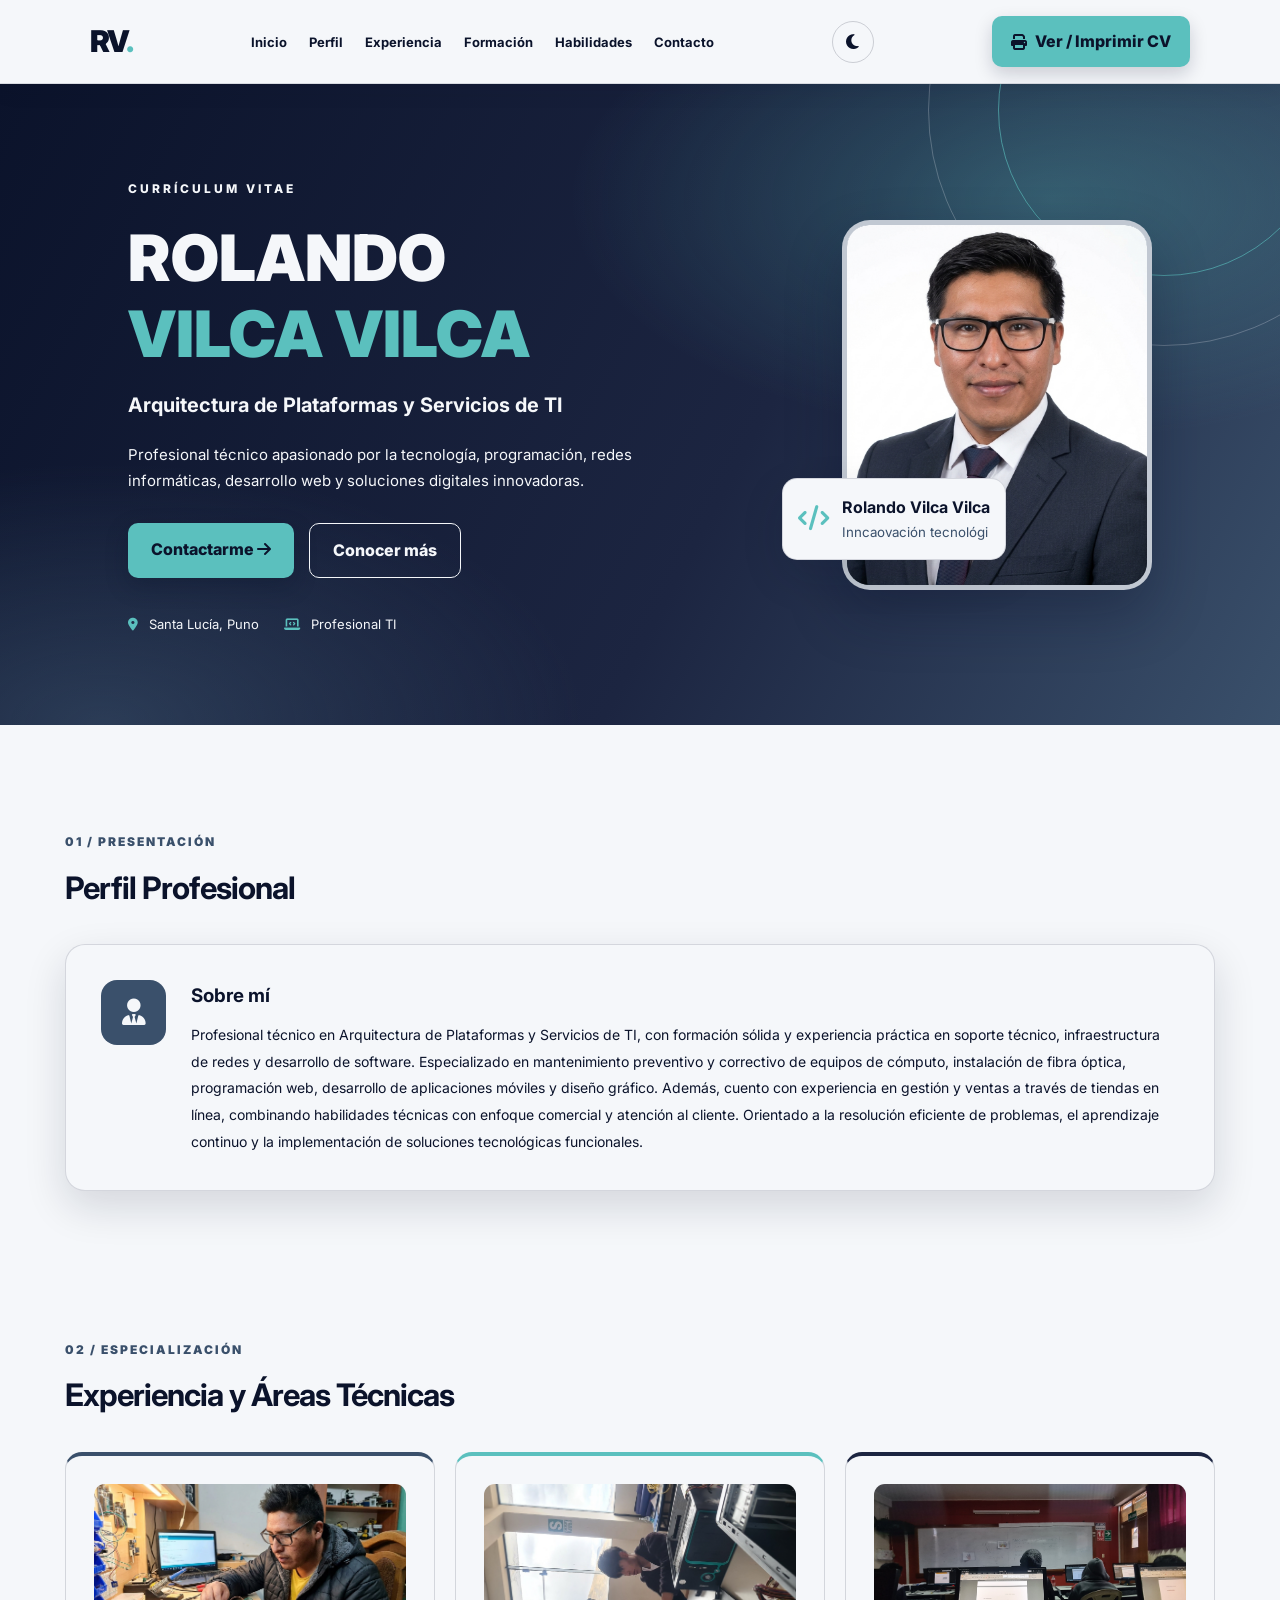
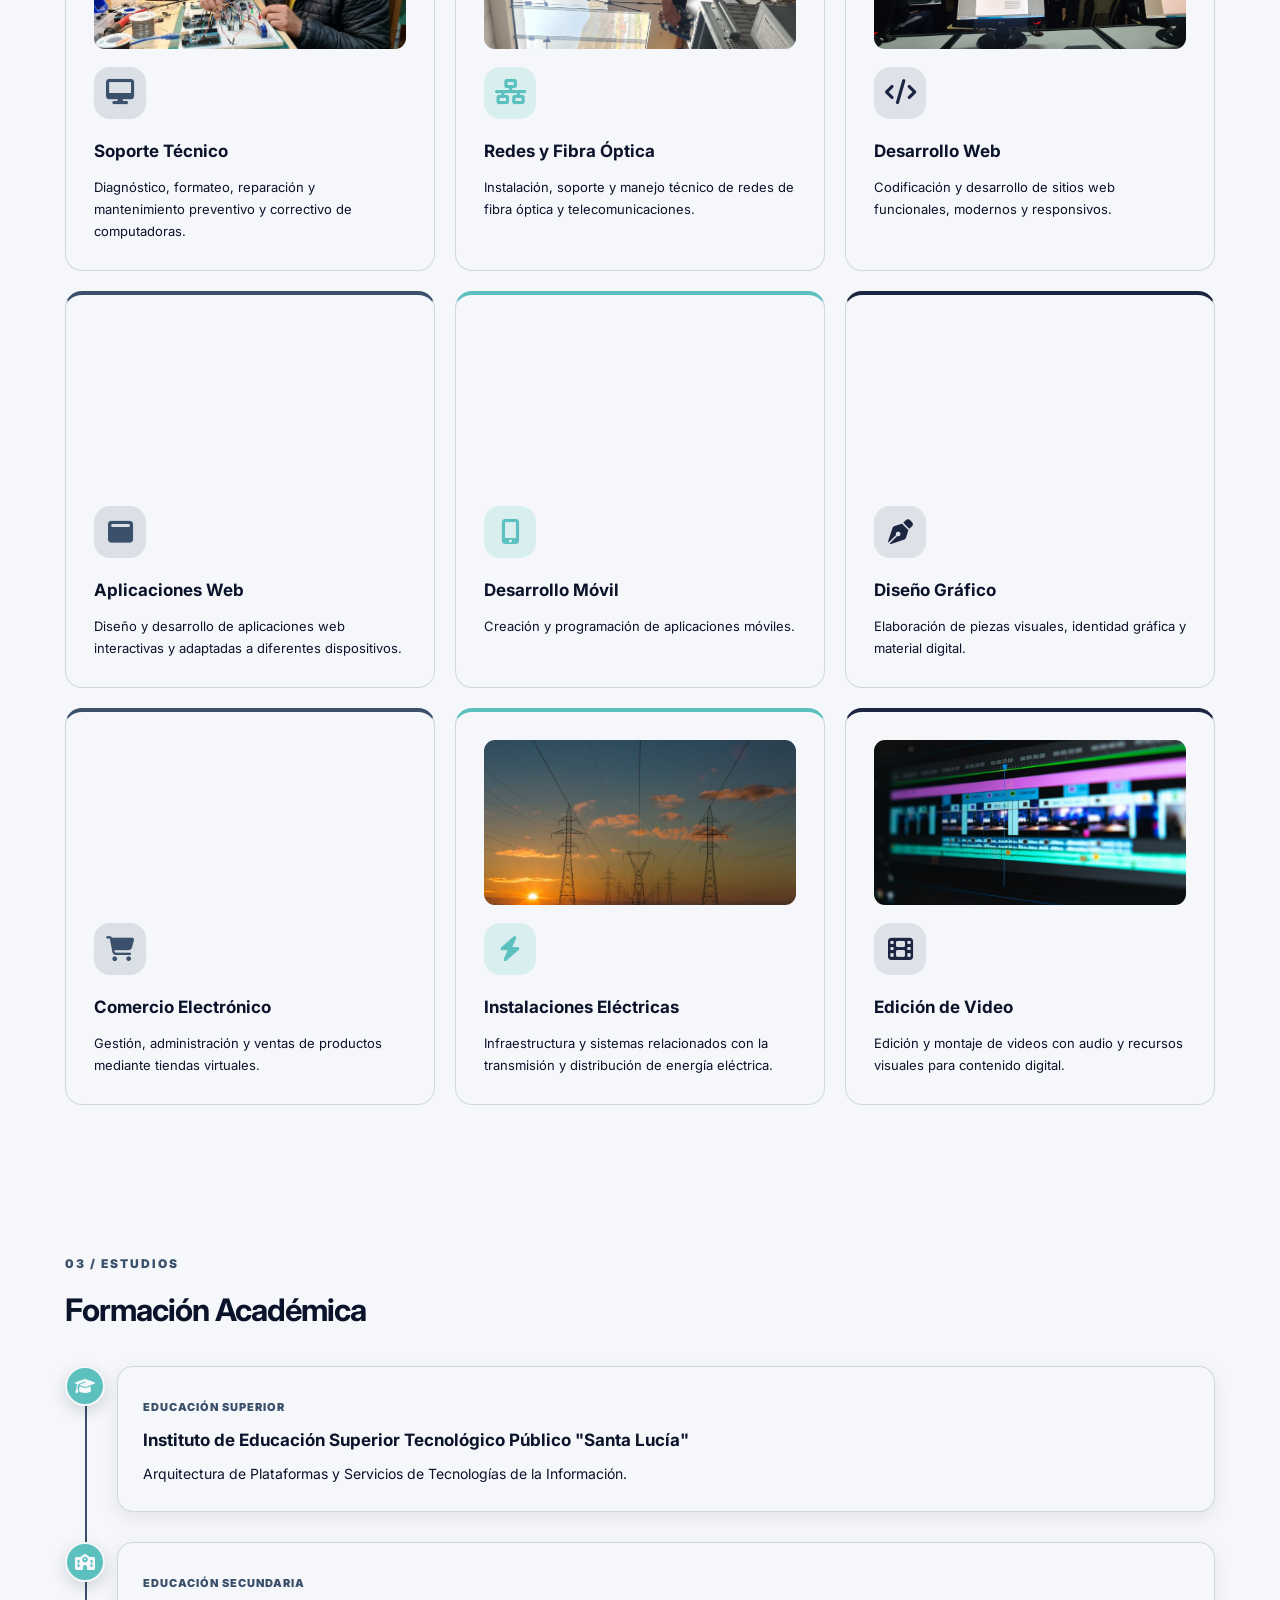
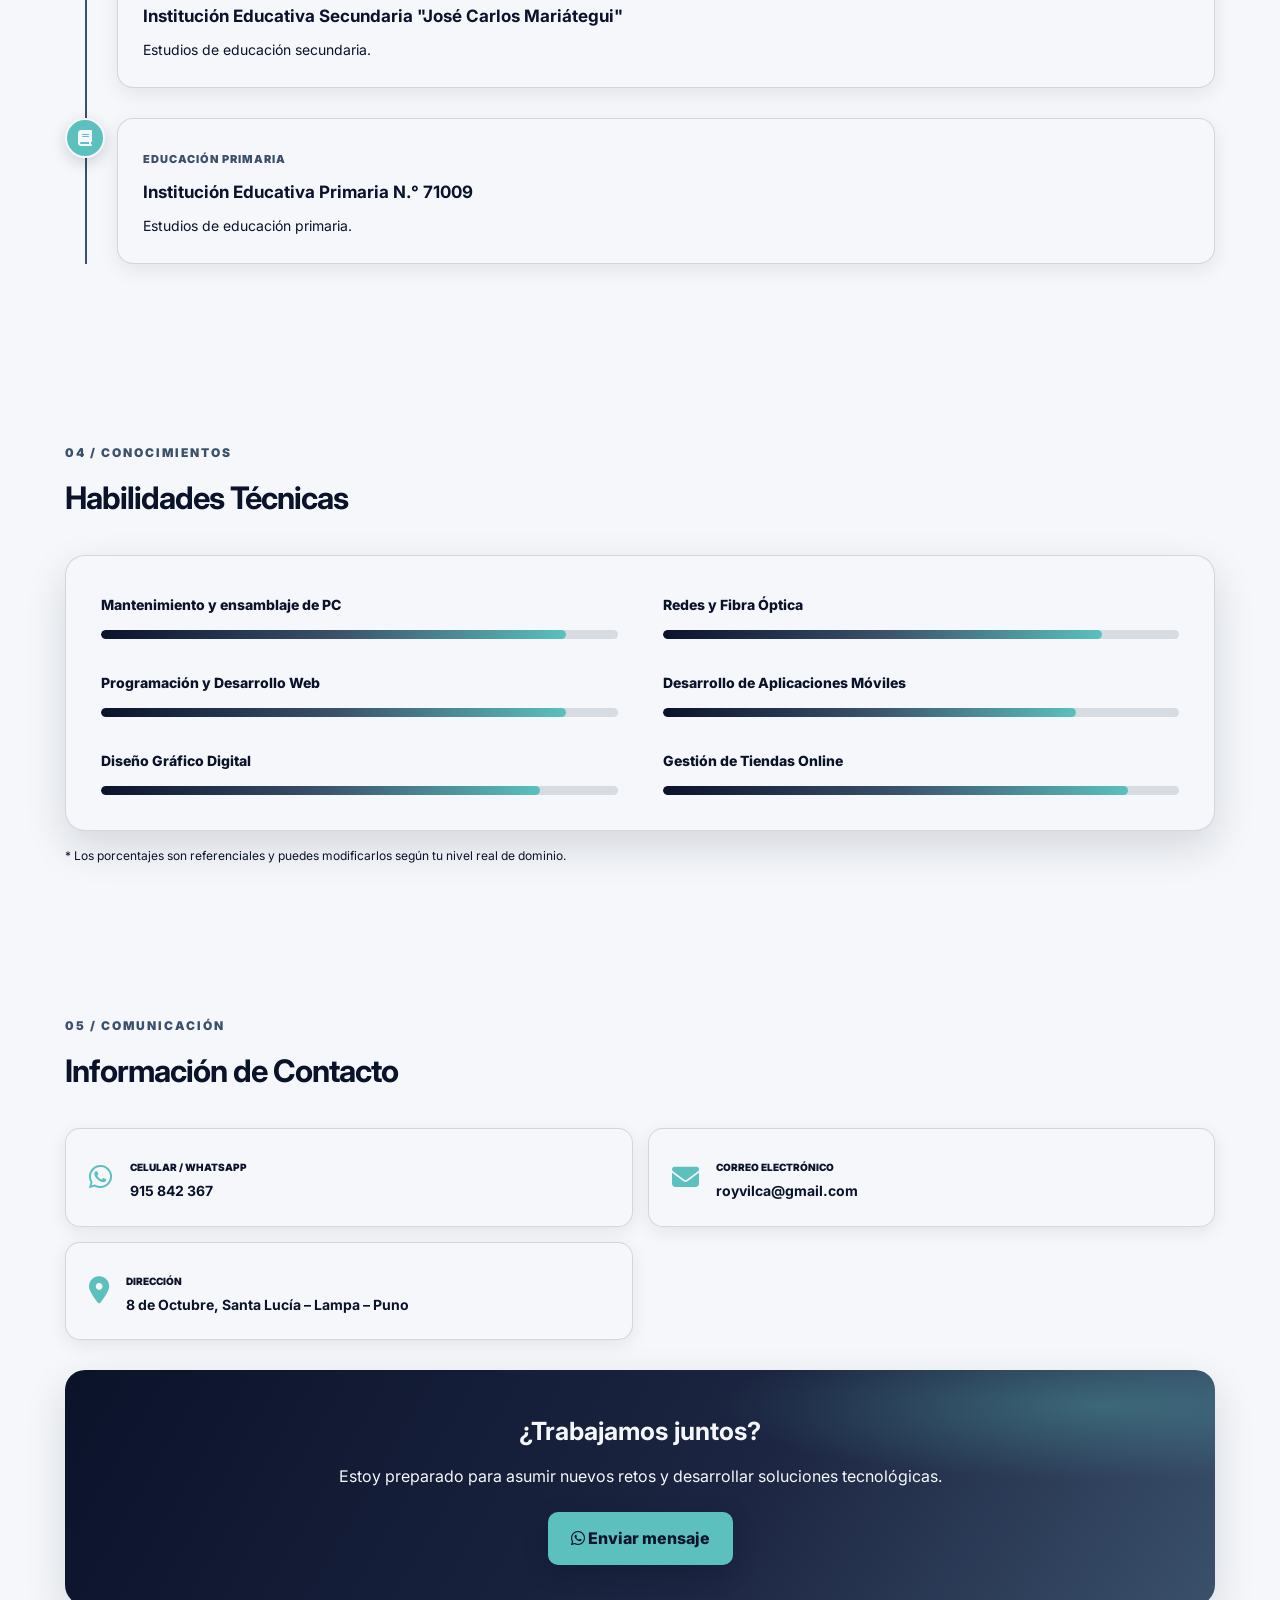
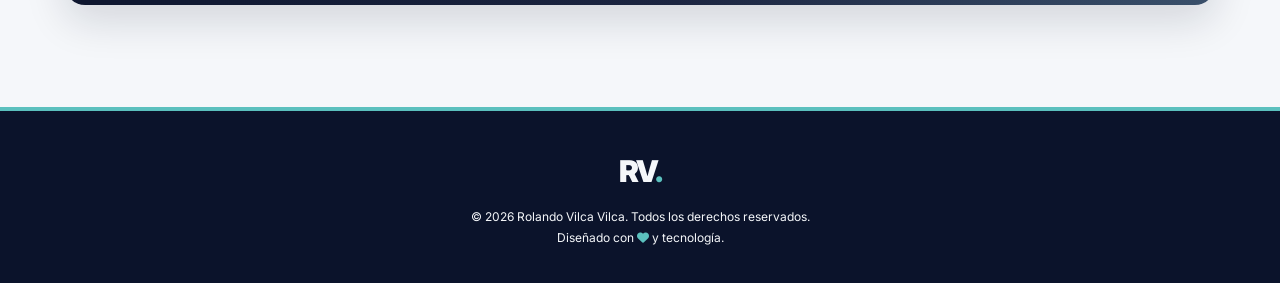
==== index.html @ b7b6b08f "Restore index.html with complete content" ====
<!DOCTYPE html>
<html lang="es">
<head>
    <meta charset="UTF-8">
    <meta name="viewport" content="width=device-width, initial-scale=1.0">
    <meta name="description" content="Currículum Vitae de Rolando Vilca Vilca, especialista en Arquitectura de Plataformas y Servicios de TI.">
    <title>CV | Rolando Vilca Vilca</title>
    <link rel="stylesheet" href="estilos.css">
    <link rel="stylesheet"
    href="https://cdnjs.cloudflare.com/ajax/libs/font-awesome/6.5.0/css/all.min.css">
</head>
<body>

<header class="header">
    <div class="logo">RV<span>.</span></div>

    <nav>
        <a href="#inicio">Inicio</a>
        <a href="#perfil">Perfil</a>
        <a href="#experiencia">Experiencia</a>
        <a href="#formacion">Formación</a>
        <a href="#habilidades">Habilidades</a>
        <a href="#contacto">Contacto</a>
    </nav>

    <button class="theme-toggle" type="button" aria-label="Cambiar a modo noche" title="Cambiar a modo noche">
        <i class="fas fa-moon" aria-hidden="true"></i>
    </button>

    <a class="btn-imprimir" href="cv.pdf" target="_blank" rel="noopener">
        <i class="fas fa-print"></i> Ver / Imprimir CV
    </a>
</header>

<section class="hero" id="inicio">
    <div class="hero-content">
        <span class="etiqueta">CURRÍCULUM VITAE</span>

        <h1>ROLANDO <span>VILCA VILCA</span></h1>

        <h2>Arquitectura de Plataformas y Servicios de TI</h2>

        <p>
            Profesional técnico apasionado por la tecnología,
            programación, redes informáticas, desarrollo web
            y soluciones digitales innovadoras.
        </p>

        <div class="hero-buttons">
            <a href="#contacto" class="btn-primary">
                Contactarme <i class="fas fa-arrow-right"></i>
            </a>

            <a href="#perfil" class="btn-outline">
                Conocer más
            </a>
        </div>

        <div class="datos-rapidos">
            <div>
                <i class="fas fa-location-dot"></i>
                Santa Lucía, Puno
            </div>
            <div>
                <i class="fas fa-laptop-code"></i>
                Profesional TI
            </div>
        </div>
    </div>

    <div class="hero-image">
        <img src="rolando.jpg" alt="Fotografía de Rolando Vilca Vilca"
             onerror="this.style.display='none'; this.nextElementSibling.style.display='flex';">

        <div class="foto-placeholder">
            <i class="fas fa-user"></i>
            <span>Tu fotografía</span>
        </div>
        
        <div class="floating-card">
            <i class="fas fa-code"></i>
            <div>
                <strong>Rolando Vilca Vilca</strong>
                <small>Inncaovación tecnológi</small>
            </div>
        </div>
    </div>
</section>

<main class="container">

    <!-- PERFIL PROFESIONAL -->
    <section class="section" id="perfil">
        <div class="section-title">
            <span>01 / PRESENTACIÓN</span>
            <h2>Perfil Profesional</h2>
        </div>

        <div class="perfil-card">
            <div class="perfil-icon">
                <i class="fas fa-user-tie"></i>
            </div>

            <div>
                <h3>Sobre mí</h3>
                <p>
                    Profesional técnico en Arquitectura de Plataformas
                    y Servicios de TI, con formación sólida y experiencia
                    práctica en soporte técnico, infraestructura de redes
                    y desarrollo de software. Especializado en mantenimiento
                    preventivo y correctivo de equipos de cómputo,
                    instalación de fibra óptica, programación web,
                    desarrollo de aplicaciones móviles y diseño gráfico.

                    Además, cuento con experiencia en gestión y ventas
                    a través de tiendas en línea, combinando habilidades
                    técnicas con enfoque comercial y atención al cliente.
                    Orientado a la resolución eficiente de problemas,
                    el aprendizaje continuo y la implementación de
                    soluciones tecnológicas funcionales.
                </p>
            </div>
        </div>
    </section>

    <!-- EXPERIENCIA -->
    <section class="section" id="experiencia">
        <div class="section-title">
            <span>02 / ESPECIALIZACIÓN</span>
            <h2>Experiencia y Áreas Técnicas</h2>
        </div>

        <div class="cards-grid">

            <article class="tech-card">
                <img class="tech-card-photo" src="05.jpg"
                     alt="Técnico manipulando componentes electrónicos en una mesa de trabajo" loading="lazy" decoding="async">
                <i class="fas fa-desktop"></i>
                <h3>Soporte Técnico</h3>
                <p>Diagnóstico, formateo, reparación y mantenimiento preventivo y correctivo de computadoras.</p>
            </article>

            <article class="tech-card">
                <img class="tech-card-photo" src="03.jpg"
                     alt="Técnico revisando componentes de una computadora" loading="lazy" decoding="async">
                <i class="fas fa-network-wired"></i>
                <h3>Redes y Fibra Óptica</h3>
                <p>Instalación, soporte y manejo técnico de redes de fibra óptica y telecomunicaciones.</p>
            </article>

            <article class="tech-card">
                <img class="tech-card-photo" src="08.jpg"
                     alt="Aula de informática con varias estaciones de trabajo" loading="lazy" decoding="async">
                <i class="fas fa-code"></i>
                <h3>Desarrollo Web</h3>
                <p>Codificación y desarrollo de sitios web funcionales, modernos y responsivos.</p>
            </article>

            <article class="tech-card">
                <img class="tech-card-photo" src="aplicaciones-web.jpg"
                     alt="Programación de una aplicación web en una computadora" loading="lazy" decoding="async">
                <i class="fas fa-window-maximize"></i>
                <h3>Aplicaciones Web</h3>
                <p>Diseño y desarrollo de aplicaciones web interactivas y adaptadas a diferentes dispositivos.</p>
            </article>

            <article class="tech-card">
                <img class="tech-card-photo" src="06.jpg"
                     alt="Tienda de teléfonos celulares y accesorios" loading="lazy" decoding="async">
                <i class="fas fa-mobile-screen-button"></i>
                <h3>Desarrollo Móvil</h3>
                <p>Creación y programación de aplicaciones móviles.</p>
            </article>

            <article class="tech-card">
                <img class="tech-card-photo" src="02.jpg"
                     alt="Personas trabajando con equipos informáticos en un aula" loading="lazy" decoding="async">
                <i class="fas fa-pen-nib"></i>
                <h3>Diseño Gráfico</h3>
                <p>Elaboración de piezas visuales, identidad gráfica y material digital.</p>
            </article>

            <article class="tech-card">
                <img class="tech-card-photo" src="07.jpg"
                     alt="Computadora de escritorio abierta durante una revisión técnica" loading="lazy" decoding="async">
                <i class="fas fa-cart-shopping"></i>
                <h3>Comercio Electrónico</h3>
                <p>Gestión, administración y ventas de productos mediante tiendas virtuales.</p>
            </article>

            <article class="tech-card">
                <img class="tech-card-photo" src="estaciones-electricas.jpg"
                     alt="Torres y líneas de transmisión eléctrica al atardecer" loading="lazy" decoding="async">
                <i class="fas fa-bolt"></i>
                <h3>Instalaciones Eléctricas</h3>
                <p>Infraestructura y sistemas relacionados con la transmisión y distribución de energía eléctrica.</p>
            </article>

            <article class="tech-card">
                <img class="tech-card-photo" src="edicion-video.jpg"
                     alt="Línea de tiempo de un programa de edición de video" loading="lazy" decoding="async">
                <i class="fas fa-film"></i>
                <h3>Edición de Video</h3>
                <p>Edición y montaje de videos con audio y recursos visuales para contenido digital.</p>
            </article>

        </div>
    </section>

    <!-- FORMACIÓN -->
    <section class="section" id="formacion">
        <div class="section-title">
            <span>03 / ESTUDIOS</span>
            <h2>Formación Académica</h2>
        </div>

        <div class="timeline">

            <div class="timeline-item">
                <div class="timeline-icon">
                    <i class="fas fa-graduation-cap"></i>
                </div>
                <div class="timeline-content">
                    <span>EDUCACIÓN SUPERIOR</span>
                    <h3>Instituto de Educación Superior Tecnológico Público "Santa Lucía"</h3>
                    <p>Arquitectura de Plataformas y Servicios de Tecnologías de la Información.</p>
                </div>
            </div>

            <div class="timeline-item">
                <div class="timeline-icon">
                    <i class="fas fa-school"></i>
                </div>
                <div class="timeline-content">
                    <span>EDUCACIÓN SECUNDARIA</span>
                    <h3>Institución Educativa Secundaria "José Carlos Mariátegui"</h3>
                    <p>Estudios de educación secundaria.</p>
                </div>
            </div>

            <div class="timeline-item">
                <div class="timeline-icon">
                    <i class="fas fa-book"></i>
                </div>
                <div class="timeline-content">
                    <span>EDUCACIÓN PRIMARIA</span>
                    <h3>Institución Educativa Primaria N.° 71009</h3>
                    <p>Estudios de educación primaria.</p>
                </div>
            </div>

        </div>
    </section>

    <!-- HABILIDADES -->
    <section class="section" id="habilidades">
        <div class="section-title">
            <span>04 / CONOCIMIENTOS</span>
            <h2>Habilidades Técnicas</h2>
        </div>

        <div class="skills-container">

            <div class="skill">
                <div><span>Mantenimiento y ensamblaje de PC</span></div>
                <div class="skill-bar"><span style="width:90%"></span></div>
            </div>

            <div class="skill">
                <div><span>Redes y Fibra Óptica</span></div>
                <div class="skill-bar"><span style="width:85%"></span></div>
            </div>

            <div class="skill">
                <div><span>Programación y Desarrollo Web</span></div>
                <div class="skill-bar"><span style="width:90%"></span></div>
            </div>

            <div class="skill">
                <div><span>Desarrollo de Aplicaciones Móviles</span></div>
                <div class="skill-bar"><span style="width:80%"></span></div>
            </div>

            <div class="skill">
                <div><span>Diseño Gráfico Digital</span></div>
                <div class="skill-bar"><span style="width:85%"></span></div>
            </div>

            <div class="skill">
                <div><span>Gestión de Tiendas Online</span></div>
                <div class="skill-bar"><span style="width:90%"></span></div>
            </div>

        </div>

        <p class="nota">
            * Los porcentajes son referenciales y puedes modificarlos
            según tu nivel real de dominio.
        </p>
    </section>

    <!-- CONTACTO -->
    <section class="section contacto-section" id="contacto">
        <div class="section-title">
            <span>05 / COMUNICACIÓN</span>
            <h2>Información de Contacto</h2>
        </div>

        <div class="contact-grid">

            <a href="https://wa.me/51915842367" target="_blank">
                <i class="fab fa-whatsapp"></i>
                <div>
                    <span>CELULAR / WHATSAPP</span>
                    <h3>915 842 367</h3>
                </div>
            </a>

            <a href="mailto:royvilca@gmail.com">
                <i class="fas fa-envelope"></i>
                <div>
                    <span>CORREO ELECTRÓNICO</span>
                    <h3>royvilca@gmail.com</h3>
                </div>
            </a>

            <div>
                <i class="fas fa-location-dot"></i>
                <div>
                    <span>DIRECCIÓN</span>
                    <h3>8 de Octubre, Santa Lucía – Lampa – Puno</h3>
                </div>
            </div>

        </div>

        <div class="contact-message">
            <h3>¿Trabajamos juntos?</h3>
            <p>Estoy preparado para asumir nuevos retos y desarrollar soluciones tecnológicas.</p>
            <a href="https://wa.me/51915842367?text=Hola%20Rolando,%20deseo%20contactarme%20contigo."
               target="_blank" class="btn-primary">
                <i class="fab fa-whatsapp"></i> Enviar mensaje
            </a>
        </div>
    </section>

</main>

<footer>
    <div class="footer-logo">RV<span>.</span></div>
    <p>© 2026 Rolando Vilca Vilca. Todos los derechos reservados.</p>
    <p>Diseñado con <i class="fas fa-heart"></i> y tecnología.</p>
</footer>

<script src="script.js"></script>
</body>
</html>
---- estilos.css ----
@import url('https://fonts.googleapis.com/css2?family=Inter:wght@400;500;600;700;800;900&display=swap');

:root {
    --petroleo: #0B132B;
    --agua: #3A506B;
    --arena: #F5F7FA;
    --coral: #5BC0BE;
    --indigo: #1C2541;
    --sombra: 0 16px 42px rgba(11, 19, 43, .14);
}

* {
    margin: 0;
    padding: 0;
    box-sizing: border-box;
    scroll-behavior: smooth;
}

body {
    font-family: 'Inter', sans-serif;
    background: var(--arena);
    color: var(--petroleo);
    line-height: 1.7;
    transition: background-color .35s ease, color .35s ease;
}

.header {
    width: 100%;
    padding: 16px 7%;
    display: flex;
    align-items: center;
    justify-content: space-between;
    gap: 20px;
    background: var(--arena);
    position: sticky;
    top: 0;
    z-index: 100;
    border-bottom: 1px solid rgba(11, 19, 43, .12);
    box-shadow: 0 5px 22px rgba(11, 19, 43, .08);
    backdrop-filter: blur(14px);
}

.logo, .footer-logo {
    color: var(--petroleo);
    font-size: 30px;
    font-weight: 900;
    letter-spacing: -1.5px;
}

.logo span, .footer-logo span {
    color: var(--coral);
}

nav {
    display: flex;
    gap: 22px;
}

nav a {
    position: relative;
    padding: 8px 0;
    color: var(--petroleo);
    font-size: 13px;
    font-weight: 700;
    text-decoration: none;
    transition: color .25s ease;
}

nav a::after {
    content: "";
    position: absolute;
    right: 0;
    bottom: 1px;
    left: 0;
    height: 2px;
    background: var(--coral);
    transform: scaleX(0);
    transform-origin: left;
    transition: transform .25s ease;
}

nav a:hover,
nav a:focus-visible {
    color: var(--agua);
}

nav a:hover::after,
nav a:focus-visible::after {
    transform: scaleX(1);
}

.theme-toggle {
    display: inline-flex;
    width: 42px;
    height: 42px;
    flex-shrink: 0;
    align-items: center;
    justify-content: center;
    border: 1px solid rgba(11, 19, 43, .18);
    border-radius: 50%;
    background: transparent;
    color: var(--petroleo);
    cursor: pointer;
    font-size: 17px;
    transition: transform .25s ease, background .25s ease, color .25s ease;
}

.theme-toggle:hover {
    transform: rotate(-12deg) scale(1.05);
    background: var(--coral);
    color: var(--petroleo);
}

.btn-imprimir {
    display: inline-flex;
    align-items: center;
    gap: 8px;
    padding: 12px 19px;
    border: 0;
    border-radius: 10px;
    background: var(--coral);
    color: var(--petroleo);
    cursor: pointer;
    font-weight: 800;
    text-decoration: none;
    box-shadow: 0 7px 18px rgba(11, 19, 43, .18);
    transition: transform .25s ease, box-shadow .25s ease;
}

.btn-imprimir:hover {
    transform: translateY(-3px);
    box-shadow: 0 12px 24px rgba(11, 19, 43, .24);
}

.hero {
    position: relative;
    isolation: isolate;
    min-height: 580px;
    padding: 90px 10%;
    display: flex;
    align-items: center;
    justify-content: space-between;
    gap: 50px;
    overflow: hidden;
    background:
        radial-gradient(ellipse at 82% 18%, rgba(91, 192, 190, .32), transparent 30rem),
        radial-gradient(ellipse at 8% 100%, rgba(58, 80, 107, .62), transparent 30rem),
        linear-gradient(118deg, var(--petroleo), var(--indigo) 58%, var(--agua));
    color: var(--arena);
}

.hero::before,
.hero::after {
    content: "";
    position: absolute;
    z-index: -1;
    border: 1px solid rgba(245, 247, 250, .24);
    border-radius: 50%;
    pointer-events: none;
    animation: orbit-drift 18s ease-in-out infinite alternate;
}

.hero::before {
    width: 470px;
    height: 470px;
    right: -120px;
    top: -210px;
}

.hero::after {
    width: 330px;
    height: 330px;
    right: -50px;
    top: -140px;
    border-color: rgba(91, 192, 190, .62);
    animation-delay: -9s;
}

.hero-content {
    max-width: 650px;
}

.hero-content > * {
    animation: hero-enter .75s both;
}

.hero-content > :nth-child(2) { animation-delay: .08s; }
.hero-content > :nth-child(3) { animation-delay: .16s; }
.hero-content > :nth-child(4) { animation-delay: .24s; }
.hero-content > :nth-child(5) { animation-delay: .32s; }
.hero-content > :nth-child(6) { animation-delay: .4s; }

.etiqueta {
    display: inline-block;
    margin-bottom: 20px;
    color: var(--arena);
    font-size: 12px;
    font-weight: 800;
    letter-spacing: 3px;
}

.hero h1 {
    margin-bottom: 15px;
    font-size: clamp(38px, 5vw, 65px);
    font-weight: 900;
    line-height: 1.2;
}

.hero h1 span {
    display: block;
    color: var(--coral);
}

.hero h2 {
    margin-bottom: 20px;
    color: var(--arena);
    font-size: 20px;
}

.hero p {
    max-width: 580px;
    color: var(--arena);
    font-size: 15px;
}

.hero-buttons {
    display: flex;
    flex-wrap: wrap;
    gap: 15px;
    margin-top: 30px;
}

.btn-primary, .btn-outline {
    display: inline-block;
    padding: 13px 23px;
    border-radius: 10px;
    font-weight: 800;
    text-decoration: none;
    transition: transform .25s ease, background .25s ease, box-shadow .25s ease;
}

.btn-primary {
    background: var(--coral);
    color: var(--petroleo);
    box-shadow: 0 8px 22px rgba(11, 19, 43, .3);
}

.btn-primary:hover {
    transform: translateY(-3px);
    background: var(--agua);
}

.btn-outline {
    border: 1px solid var(--arena);
    color: var(--arena);
}

.btn-outline:hover {
    transform: translateY(-3px);
    background: var(--arena);
    color: var(--petroleo);
}

.datos-rapidos {
    display: flex;
    flex-wrap: wrap;
    gap: 25px;
    margin-top: 35px;
    color: var(--arena);
    font-size: 13px;
}

.datos-rapidos i {
    margin-right: 7px;
    color: var(--coral);
}

.hero-image {
    position: relative;
    width: 310px;
    height: 370px;
    flex-shrink: 0;
    border: 5px solid rgba(245, 247, 250, .72);
    border-radius: 28px;
    background: var(--agua);
    box-shadow: 0 25px 55px rgba(11, 19, 43, .32);
    animation: photo-float 6s ease-in-out infinite;
}

.hero-image > img {
    width: 100%;
    height: 100%;
    border-radius: 22px;
    object-fit: cover;
}

.foto-placeholder {
    display: none;
    width: 100%;
    height: 100%;
    align-items: center;
    justify-content: center;
    flex-direction: column;
    gap: 15px;
    border-radius: 22px;
    background: var(--agua);
    color: var(--arena);
}

.foto-placeholder i {
    font-size: 90px;
}

.floating-card {
    position: absolute;
    bottom: 25px;
    left: -65px;
    display: flex;
    align-items: center;
    gap: 13px;
    padding: 15px;
    border: 1px solid rgba(11, 19, 43, .14);
    border-radius: 15px;
    background: var(--arena);
    color: var(--petroleo);
    box-shadow: var(--sombra);
    animation: badge-float 4s ease-in-out infinite;
}

.floating-card > i {
    color: var(--coral);
    font-size: 25px;
}

.floating-card strong,
.floating-card small {
    display: block;
}

.floating-card small {
    color: var(--agua);
}

.container {
    max-width: 1200px;
    margin: auto;
    padding: 30px 25px;
}

.section {
    padding: 72px 0;
    scroll-margin-top: 80px;
}

.section-title {
    margin-bottom: 30px;
}

.section-title > span {
    color: var(--agua);
    font-size: 12px;
    font-weight: 900;
    letter-spacing: 2px;
}

.section-title h2 {
    margin-top: 7px;
    color: var(--petroleo);
    font-size: 31px;
    letter-spacing: -1px;
}

.perfil-card,
.skills-container {
    border: 1px solid rgba(11, 19, 43, .14);
    border-radius: 20px;
    background: var(--arena);
    box-shadow: var(--sombra);
}

.perfil-card {
    display: flex;
    gap: 25px;
    padding: 35px;
}

.perfil-icon {
    display: flex;
    min-width: 65px;
    height: 65px;
    align-items: center;
    justify-content: center;
    border-radius: 16px;
    background: var(--agua);
    color: var(--arena);
    font-size: 27px;
}

.perfil-card h3 {
    margin-bottom: 10px;
    color: var(--petroleo);
}

.perfil-card p {
    color: var(--petroleo);
    font-size: 14px;
    line-height: 1.9;
}

.cards-grid {
    display: grid;
    grid-template-columns: repeat(3, 1fr);
    gap: 20px;
}

.tech-card {
    --card-accent: var(--agua);
    --card-tint: rgba(58, 80, 107, .14);
    position: relative;
    overflow: hidden;
    padding: 28px;
    border: 1px solid rgba(11, 19, 43, .14);
    border-top: 4px solid var(--card-accent);
    border-radius: 17px;
    background: var(--arena);
    transition: transform .35s cubic-bezier(.2, .8, .2, 1),
        box-shadow .35s ease, border-color .35s ease;
}

.tech-card:nth-child(3n + 2) {
    --card-accent: var(--coral);
    --card-tint: rgba(91, 192, 190, .18);
}

.tech-card:nth-child(3n) {
    --card-accent: var(--indigo);
    --card-tint: rgba(28, 37, 65, .1);
}

.tech-card:hover {
    transform: translateY(-8px);
    border-color: var(--card-accent);
    box-shadow: var(--sombra);
}

.tech-card i {
    display: inline-flex;
    width: 52px;
    height: 52px;
    align-items: center;
    justify-content: center;
    margin-bottom: 18px;
    border-radius: 16px;
    background: var(--card-tint);
    color: var(--card-accent);
    font-size: 25px;
    transition: transform .35s ease;
}

.tech-card-photo {
    display: block;
    width: 100%;
    height: 165px;
    margin-bottom: 18px;
    border-radius: 11px;
    object-fit: cover;
    transition: transform .6s cubic-bezier(.2, .8, .2, 1), filter .6s ease;
}

.tech-card:hover .tech-card-photo {
    transform: scale(1.06);
    filter: saturate(1.12);
}

.tech-card:hover i {
    transform: rotate(-7deg) scale(1.08);
}

.tech-card h3,
.timeline-content h3,
.contact-grid h3 {
    color: var(--petroleo);
}

.tech-card h3 {
    margin-bottom: 10px;
    font-size: 17px;
}

.tech-card p {
    color: var(--petroleo);
    font-size: 13px;
}

.timeline {
    margin-left: 20px;
    padding-left: 30px;
    border-left: 2px solid var(--agua);
}

.timeline-item {
    position: relative;
    margin-bottom: 30px;
}

.timeline-icon {
    position: absolute;
    left: -52px;
    display: flex;
    width: 40px;
    height: 40px;
    align-items: center;
    justify-content: center;
    border: 2px solid var(--arena);
    border-radius: 50%;
    background: var(--coral);
    color: var(--arena);
    box-shadow: 0 5px 15px rgba(11, 19, 43, .16);
    transition: transform .35s cubic-bezier(.2, .8, .2, 1);
}

.timeline-item:hover .timeline-icon {
    transform: scale(1.1) rotate(-8deg);
}

.timeline-content {
    padding: 25px;
    border: 1px solid rgba(11, 19, 43, .14);
    border-radius: 16px;
    background: var(--arena);
    box-shadow: 0 6px 20px rgba(11, 19, 43, .08);
}

.timeline-content span {
    color: var(--agua);
    font-size: 11px;
    font-weight: 900;
    letter-spacing: 1px;
}

.timeline-content h3 {
    margin: 7px 0;
    font-size: 17px;
}

.timeline-content p {
    color: var(--petroleo);
    font-size: 14px;
}

.skills-container {
    display: grid;
    grid-template-columns: 1fr 1fr;
    gap: 30px 45px;
    padding: 35px;
}

.skill span {
    color: var(--petroleo);
    font-size: 14px;
    font-weight: 800;
}

.skill-bar {
    height: 9px;
    overflow: hidden;
    margin-top: 12px;
    border-radius: 20px;
    background: rgba(58, 80, 107, .16);
}

.skill-bar span {
    display: block;
    height: 100%;
    border-radius: 20px;
    background: linear-gradient(90deg, var(--petroleo), var(--agua), var(--coral));
    transform-origin: left;
}

#habilidades.visible .skill-bar span {
    animation: skill-fill .9s cubic-bezier(.2, .8, .2, 1) both;
}

.nota {
    margin-top: 15px;
    color: var(--petroleo);
    font-size: 12px;
}

.contact-grid {
    display: grid;
    grid-template-columns: repeat(2, 1fr);
    gap: 15px;
}

.contact-grid > * {
    display: flex;
    align-items: center;
    gap: 17px;
    padding: 23px;
    border: 1px solid rgba(11, 19, 43, .14);
    border-radius: 15px;
    background: var(--arena);
    color: var(--petroleo);
    text-decoration: none;
    box-shadow: 0 5px 18px rgba(11, 19, 43, .08);
    transition: transform .25s ease, border-color .25s ease, box-shadow .25s ease;
}

.contact-grid > a:hover {
    transform: translateY(-4px);
    border-color: var(--coral);
    box-shadow: var(--sombra);
}

.contact-grid > * > i {
    color: var(--coral);
    font-size: 27px;
    transition: transform .3s ease;
}

.contact-grid > a:hover > i {
    transform: translateX(4px) scale(1.08);
}

.contact-grid span {
    color: var(--petroleo);
    font-size: 10px;
    font-weight: 900;
}

.contact-grid h3 {
    overflow-wrap: anywhere;
    font-size: 14px;
}

.contact-message {
    margin-top: 30px;
    padding: 40px;
    border-radius: 20px;
    background:
        radial-gradient(ellipse at 90% 15%, rgba(91, 192, 190, .32), transparent 24rem),
        linear-gradient(120deg, var(--petroleo), var(--indigo) 58%, var(--agua));
    color: var(--arena);
    text-align: center;
    box-shadow: var(--sombra);
}

.contact-message h3 {
    margin-bottom: 10px;
    font-size: 25px;
}

.contact-message p {
    margin-bottom: 22px;
    color: var(--arena);
}

footer {
    padding: 35px 15px;
    border-top: 4px solid var(--coral);
    background: var(--petroleo);
    color: var(--arena);
    font-size: 12px;
    text-align: center;
}

.footer-logo {
    margin-bottom: 10px;
    color: var(--arena);
}

footer i {
    color: var(--coral);
}

.section,
.tech-card,
.timeline-item {
    opacity: 0;
    transform: translateY(20px);
    transition: opacity .7s ease, transform .7s ease;
}

.section.visible,
.tech-card.visible,
.timeline-item.visible {
    opacity: 1;
    transform: translateY(0);
}

button:focus-visible,
a:focus-visible {
    outline: 3px solid var(--coral);
    outline-offset: 4px;
}

/* Tema nocturno */
html[data-theme="dark"] {
    color-scheme: dark;
}

html[data-theme="dark"] body {
    background: #0f172a;
    color: #f8fafc;
}

html[data-theme="dark"] .header {
    background: rgba(15, 23, 42, .94);
    border-bottom-color: rgba(148, 163, 184, .16);
    box-shadow: 0 5px 22px rgba(0, 0, 0, .28);
}

html[data-theme="dark"] .logo,
html[data-theme="dark"] nav a,
html[data-theme="dark"] .theme-toggle,
html[data-theme="dark"] .section-title h2,
html[data-theme="dark"] .perfil-card h3,
html[data-theme="dark"] .perfil-card p,
html[data-theme="dark"] .tech-card h3,
html[data-theme="dark"] .tech-card p,
html[data-theme="dark"] .timeline-content h3,
html[data-theme="dark"] .timeline-content p,
html[data-theme="dark"] .skill span,
html[data-theme="dark"] .nota,
html[data-theme="dark"] .contact-grid h3,
html[data-theme="dark"] .contact-grid span,
html[data-theme="dark"] .contact-grid > * {
    color: #f8fafc;
}

html[data-theme="dark"] .theme-toggle {
    border-color: rgba(148, 163, 184, .35);
}

html[data-theme="dark"] .perfil-card,
html[data-theme="dark"] .skills-container,
html[data-theme="dark"] .tech-card,
html[data-theme="dark"] .timeline-content,
html[data-theme="dark"] .floating-card,
html[data-theme="dark"] .contact-grid > * {
    background: #1e293b;
    border-color: rgba(148, 163, 184, .16);
}

html[data-theme="dark"] .section-title > span,
html[data-theme="dark"] .timeline-content span,
html[data-theme="dark"] .floating-card small {
    color: #94a3b8;
}

html[data-theme="dark"] .skill-bar {
    background: rgba(148, 163, 184, .18);
}

html[data-theme="dark"] .timeline {
    border-left-color: #64748b;
}

@keyframes photo-float {
    0%, 100% { transform: translateY(0); }
    50% { transform: translateY(-9px); }
}

@keyframes badge-float {
    0%, 100% { transform: translateY(0); }
    50% { transform: translateY(-6px); }
}

@keyframes orbit-drift {
    from { transform: translate3d(0, 0, 0) rotate(0deg); }
    to { transform: translate3d(-18px, 14px, 0) rotate(7deg); }
}

@keyframes skill-fill {
    from { transform: scaleX(0); }
    to { transform: scaleX(1); }
}

@keyframes hero-enter {
    from {
        opacity: 0;
        transform: translateY(18px);
    }
    to {
        opacity: 1;
        transform: translateY(0);
    }
}

@media (max-width: 900px) {
    .header {
        flex-wrap: wrap;
        gap: 15px;
    }

    nav {
        order: 3;
        width: 100%;
        justify-content: center;
        flex-wrap: wrap;
    }

    .hero {
        padding: 65px 7%;
    }

    .hero-image {
        width: 250px;
        height: 310px;
    }

    .cards-grid {
        grid-template-columns: repeat(2, 1fr);
    }
}

@media (max-width: 650px) {
    .header {
        padding: 15px 5%;
    }

    nav {
        gap: 12px;
    }

    nav a {
        font-size: 11px;
    }

    .btn-imprimir {
        padding: 9px 12px;
        font-size: 11px;
    }

    .hero {
        flex-direction: column-reverse;
        padding: 50px 7%;
        text-align: center;
    }

    .hero-image {
        width: 220px;
        height: 260px;
    }

    .hero-buttons,
    .datos-rapidos {
        justify-content: center;
    }

    .floating-card {
        bottom: 10px;
        left: -30px;
    }

    .cards-grid,
    .skills-container,
    .contact-grid {
        grid-template-columns: 1fr;
    }

    .perfil-card {
        flex-direction: column;
        padding: 25px;
    }

    .section {
        padding: 52px 0;
    }

    .section-title h2 {
        font-size: 25px;
    }

    .contact-message {
        padding: 30px 15px;
    }

    .hero::before {
        right: -280px;
    }

    .hero::after {
        right: -220px;
    }
}

@media (prefers-reduced-motion: reduce) {
    *,
    *::before,
    *::after {
        scroll-behavior: auto !important;
        animation-duration: .01ms !important;
        animation-iteration-count: 1 !important;
        transition-duration: .01ms !important;
    }
}

@media print {
    @page {
        size: A4;
        margin: 12mm;
    }

    body {
        background: var(--arena);
        font-size: 11px;
        -webkit-print-color-adjust: exact;
        print-color-adjust: exact;
    }

    .header nav,
    .btn-imprimir,
    .theme-toggle,
    .hero-buttons,
    .contact-message,
    footer {
        display: none !important;
    }

    .header {
        position: static;
        box-shadow: none;
    }

    .hero {
        min-height: auto;
        padding: 25px;
    }

    .hero-image {
        width: 150px;
        height: 180px;
        animation: none;
    }

    .hero::before,
    .hero::after,
    .floating-card {
        animation: none;
    }

    .section {
        padding: 20px 0;
    }

    .tech-card,
    .perfil-card,
    .timeline-content,
    .contact-grid > * {
        break-inside: avoid;
    }

    .cards-grid {
        grid-template-columns: repeat(2, 1fr);
    }

    .section,
    .tech-card,
    .timeline-item {
        opacity: 1 !important;
        transform: none !important;
    }

    a {
        color: var(--petroleo);
    }
}
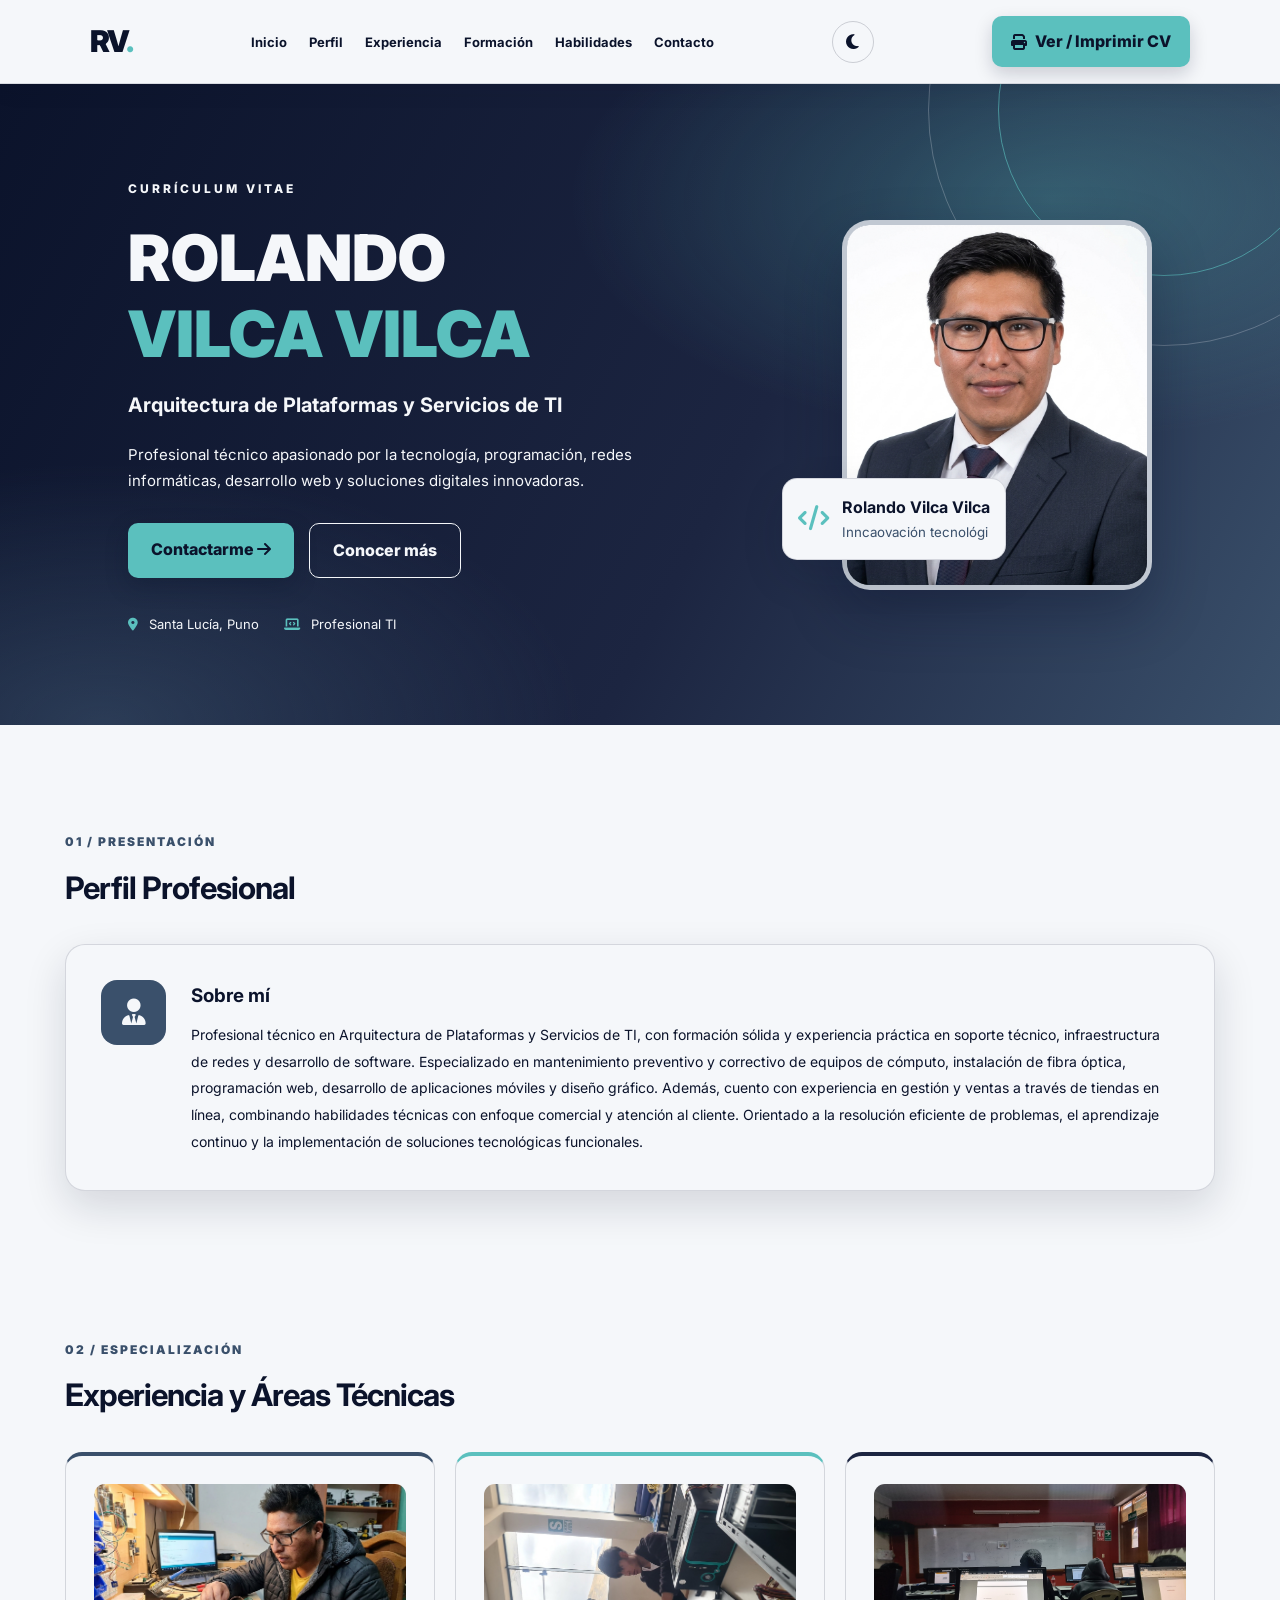
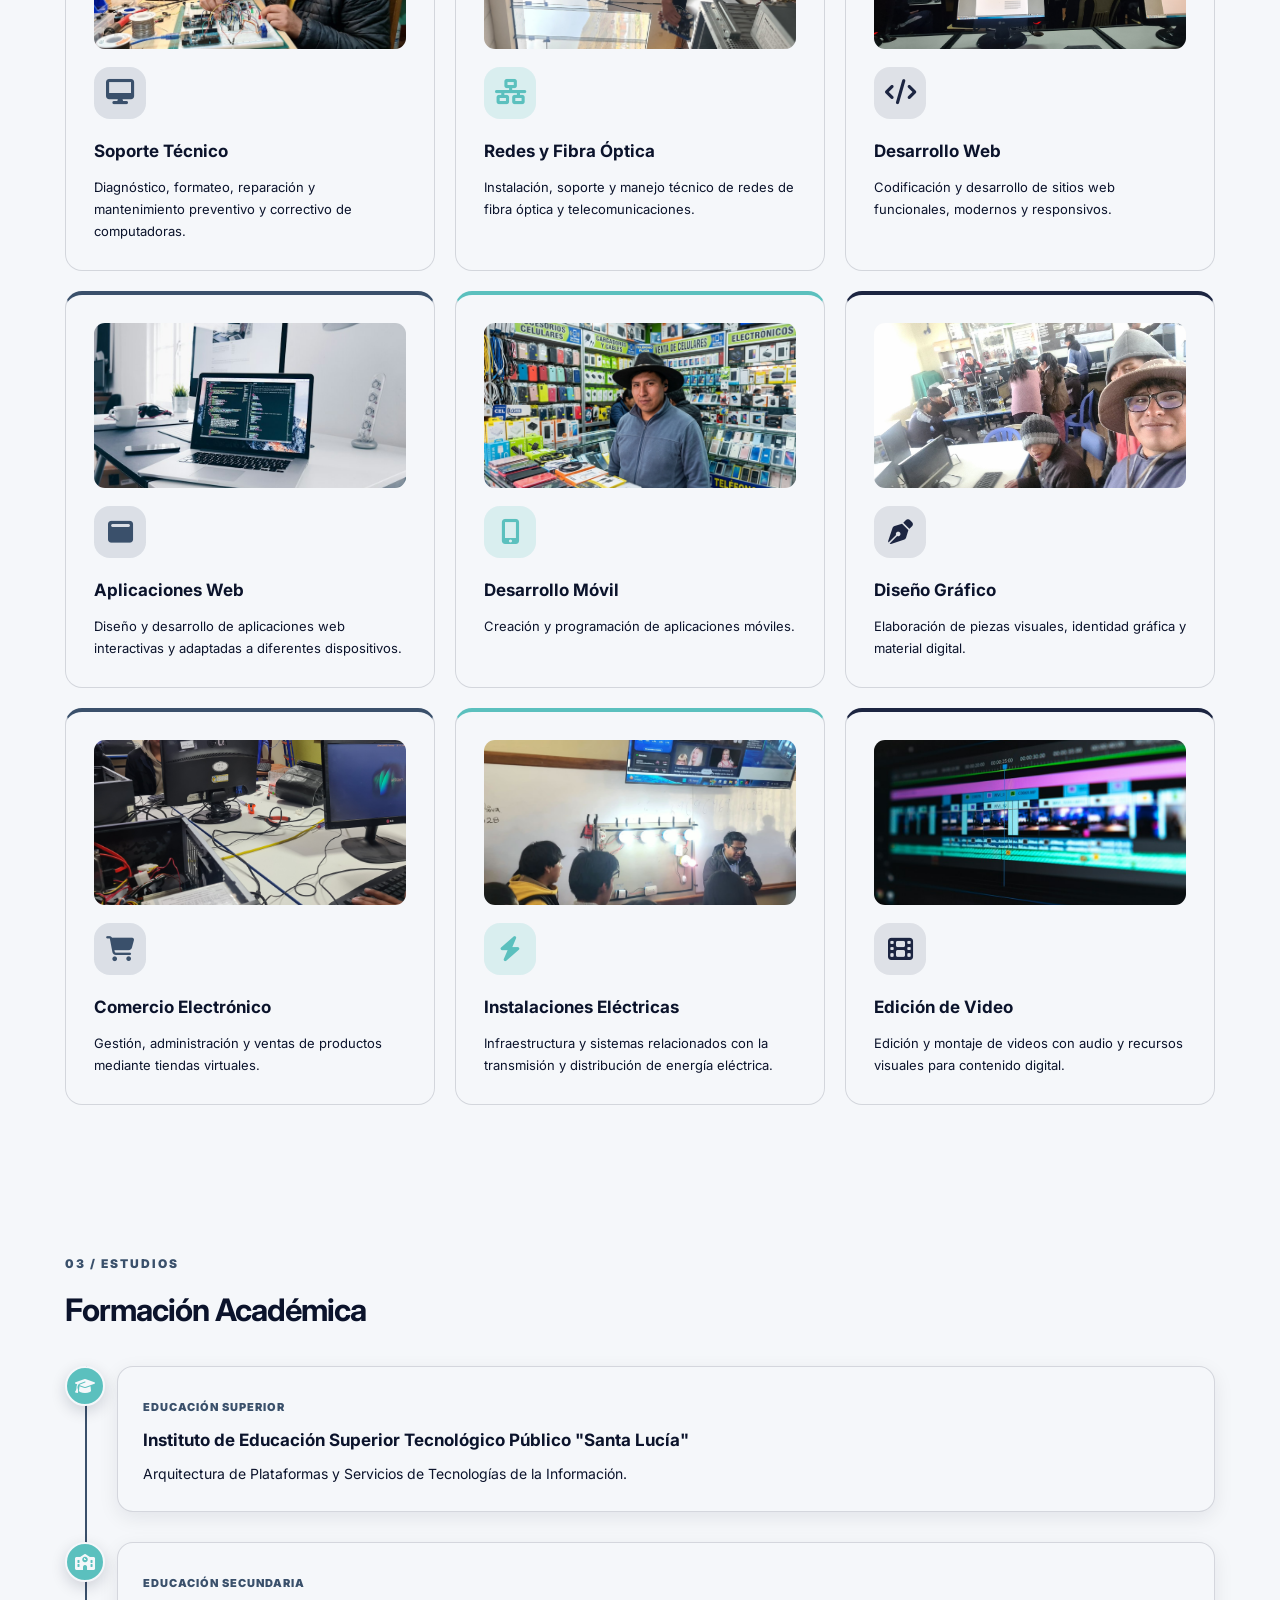
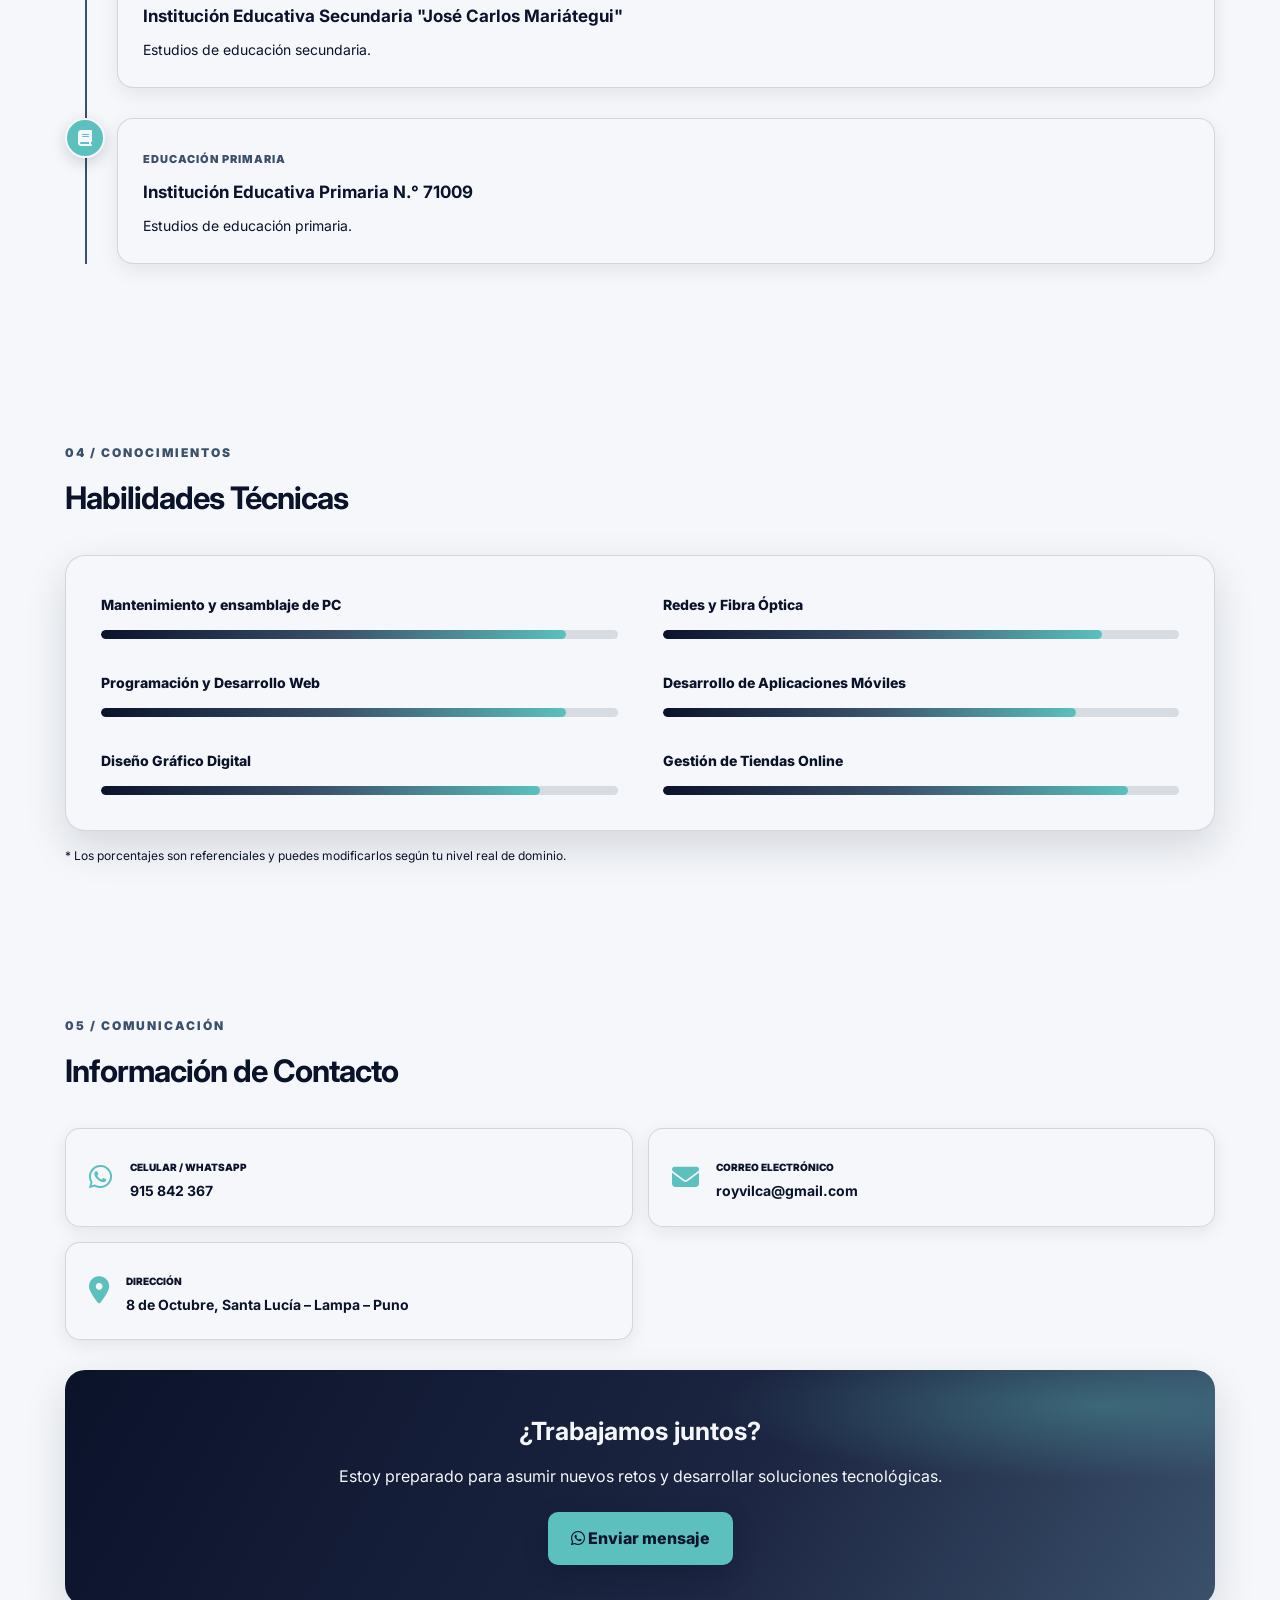
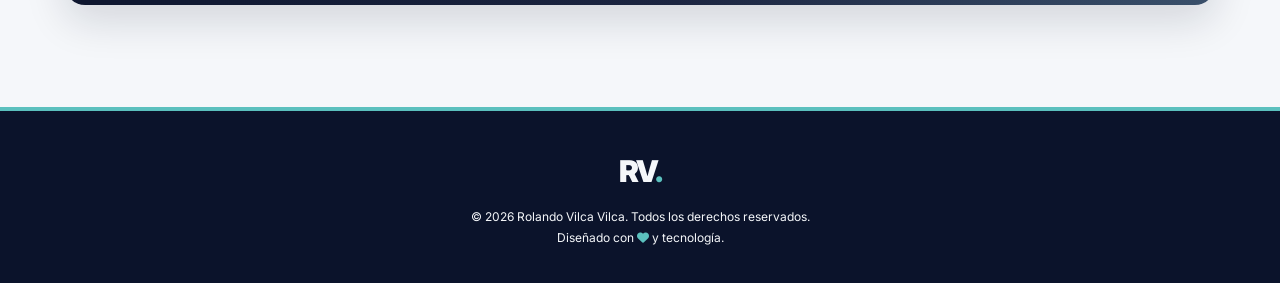
==== commit 5eaace06: "Update index.html" ====
--- a/index.html
+++ b/index.html
@@ -190,7 +190,7 @@
             </article>
 
             <article class="tech-card">
-                <img class="tech-card-photo" src="estaciones-electricas.jpg"
+                <img class="tech-card-photo" src="rooooo.jpeg"
                      alt="Torres y líneas de transmisión eléctrica al atardecer" loading="lazy" decoding="async">
                 <i class="fas fa-bolt"></i>
                 <h3>Instalaciones Eléctricas</h3>
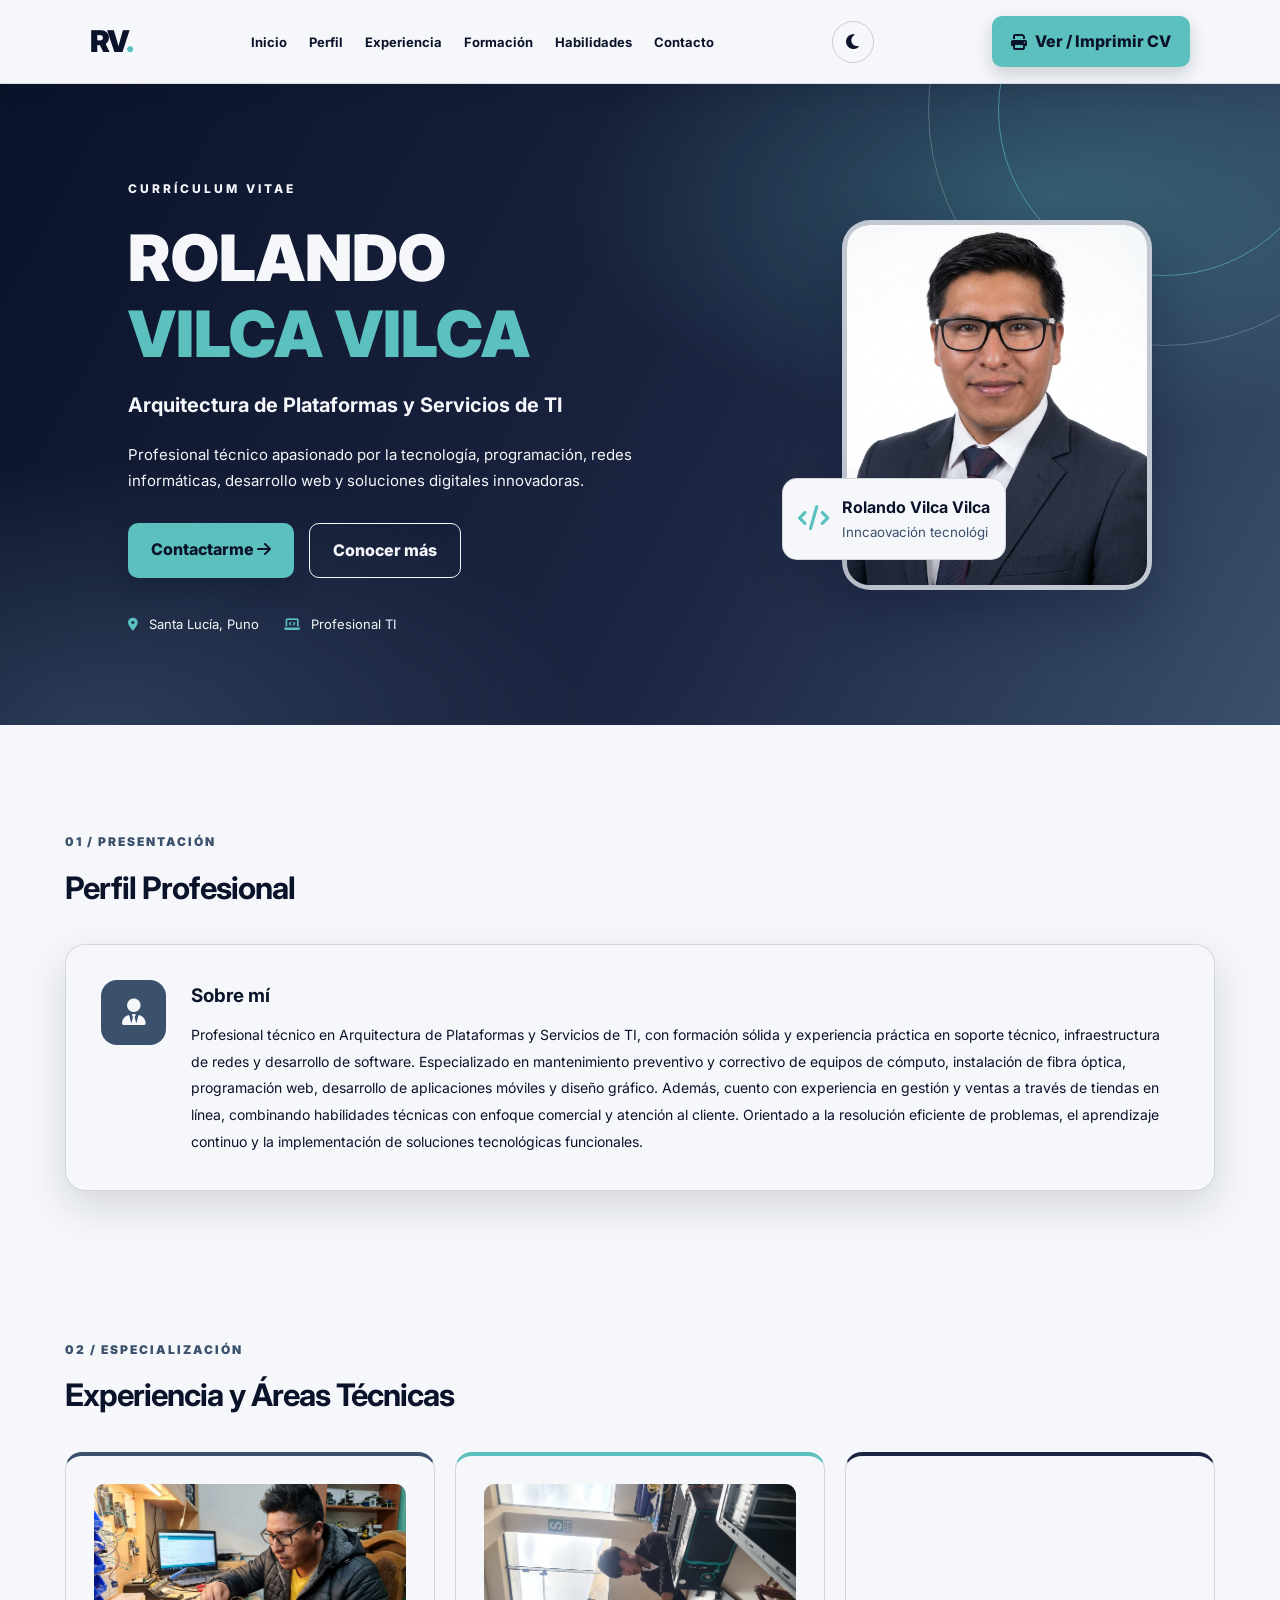
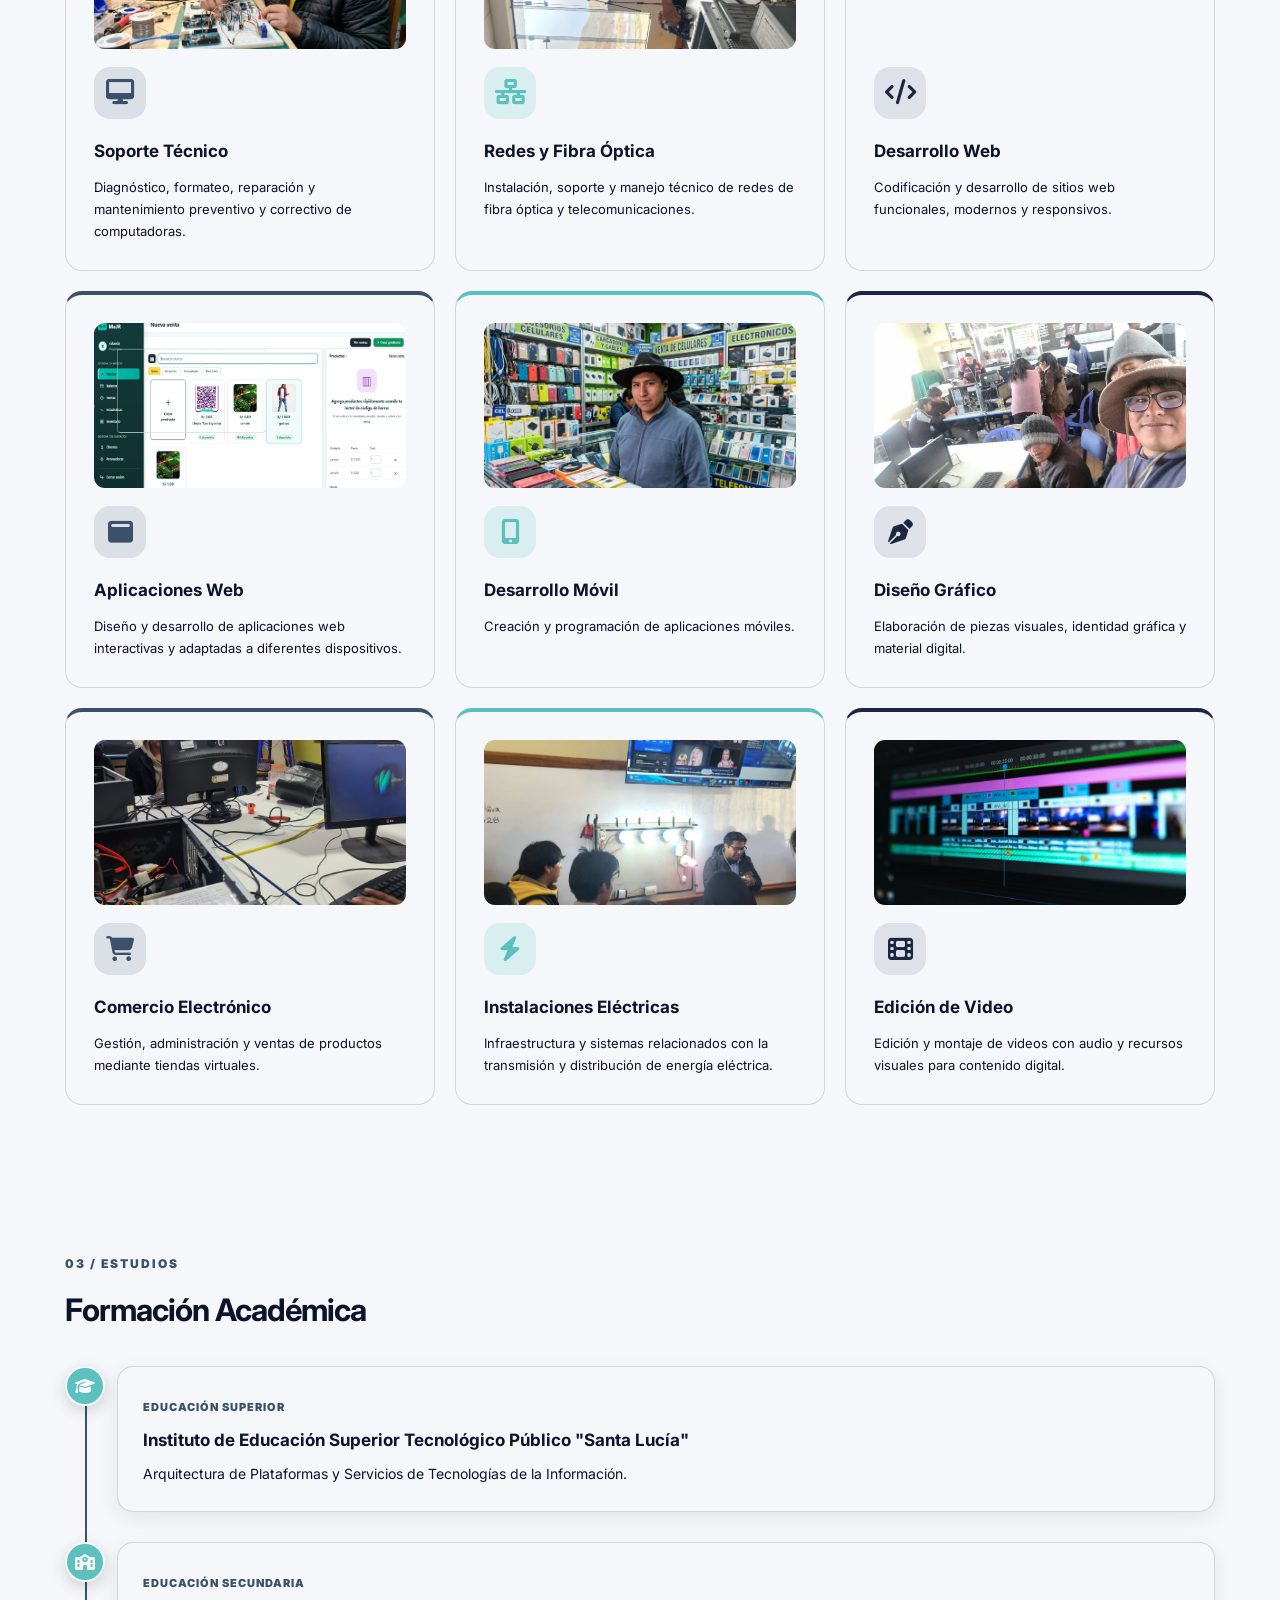
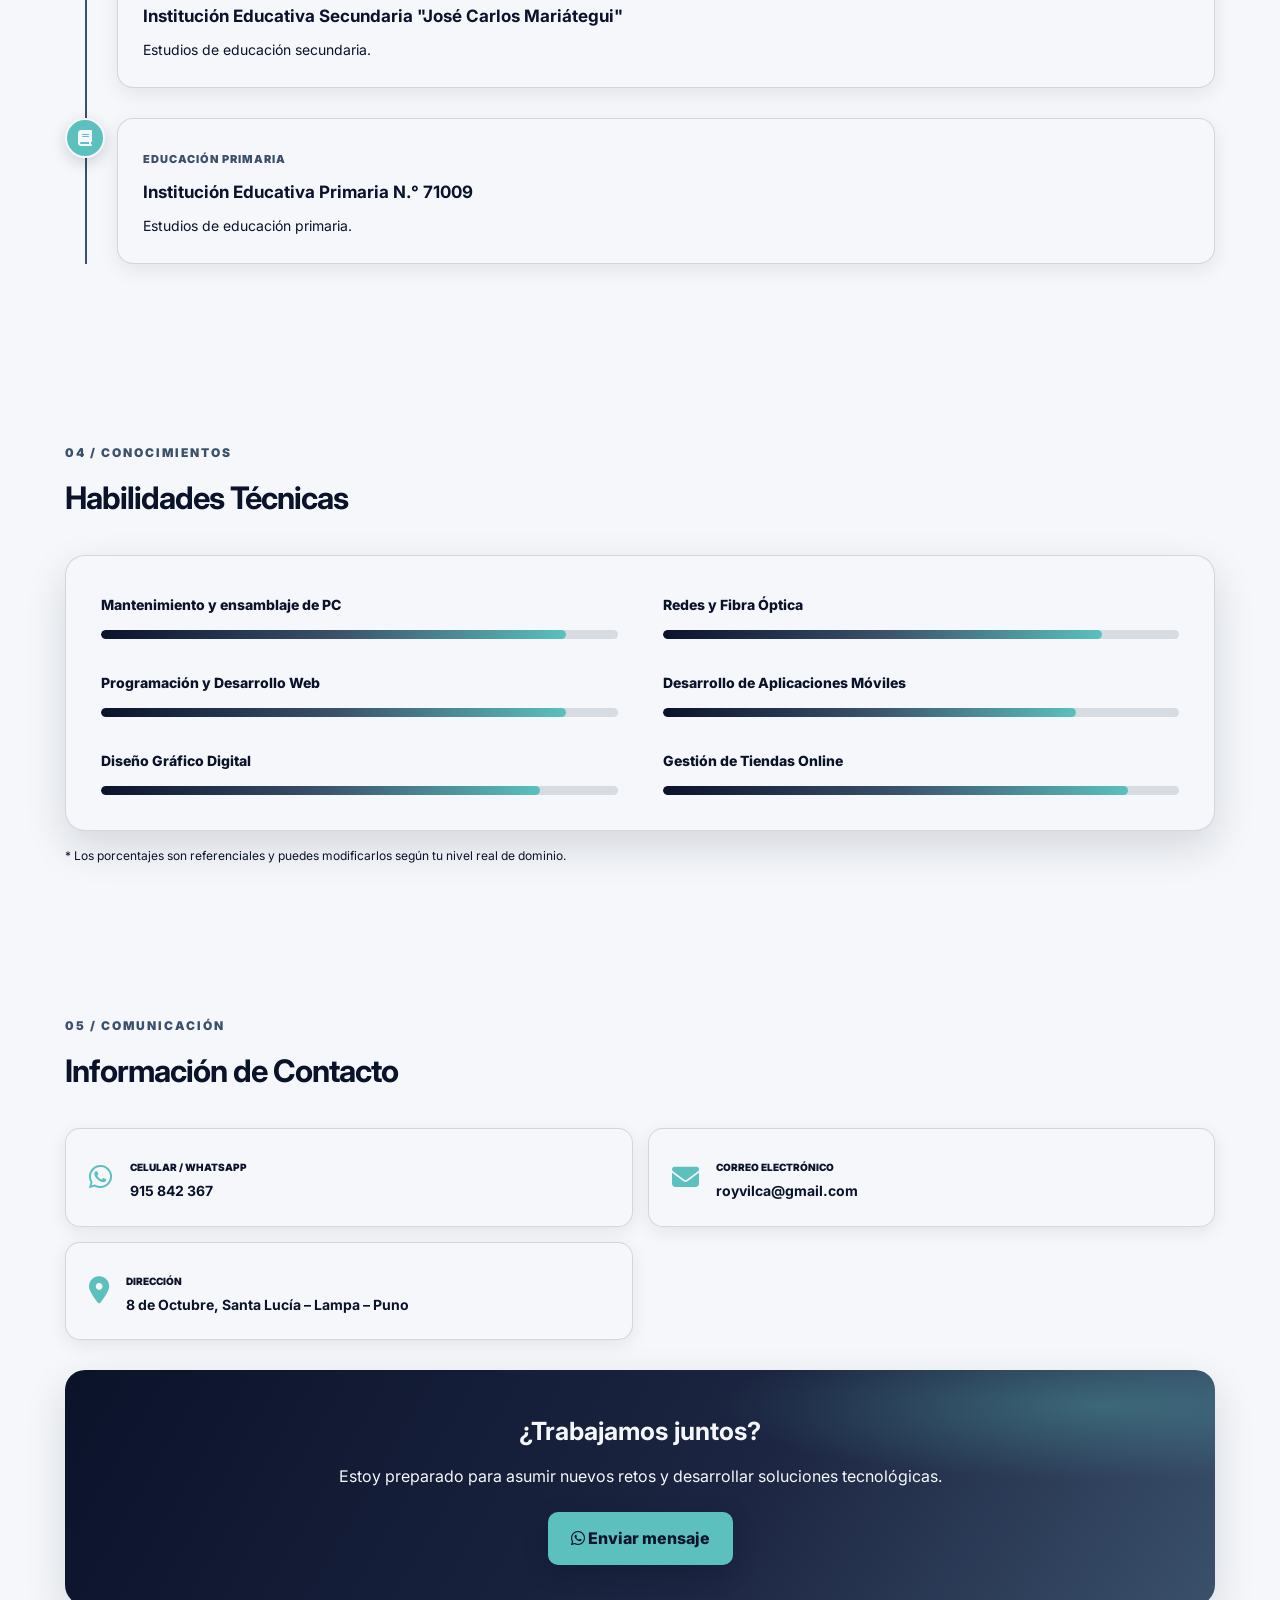
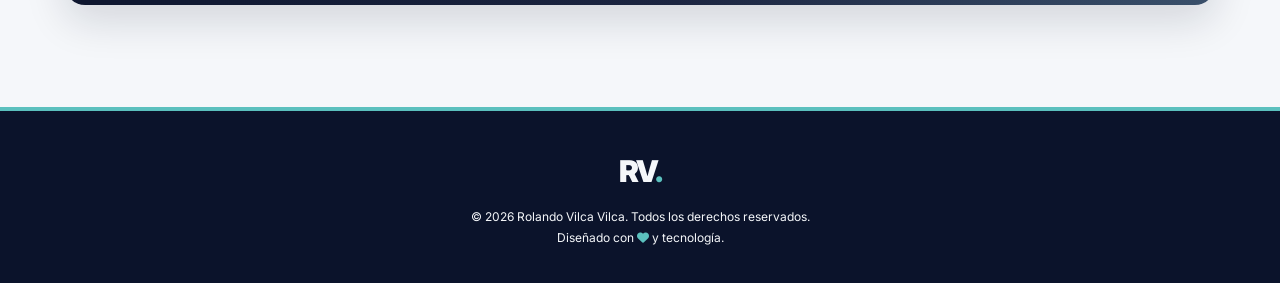
==== commit 506293aa: "Update index.html" ====
--- a/index.html
+++ b/index.html
@@ -158,7 +158,7 @@
             </article>
 
             <article class="tech-card">
-                <img class="tech-card-photo" src="aplicaciones-web.jpg"
+                <img class="tech-card-photo" src="rttttttt.png"
                      alt="Programación de una aplicación web en una computadora" loading="lazy" decoding="async">
                 <i class="fas fa-window-maximize"></i>
                 <h3>Aplicaciones Web</h3>
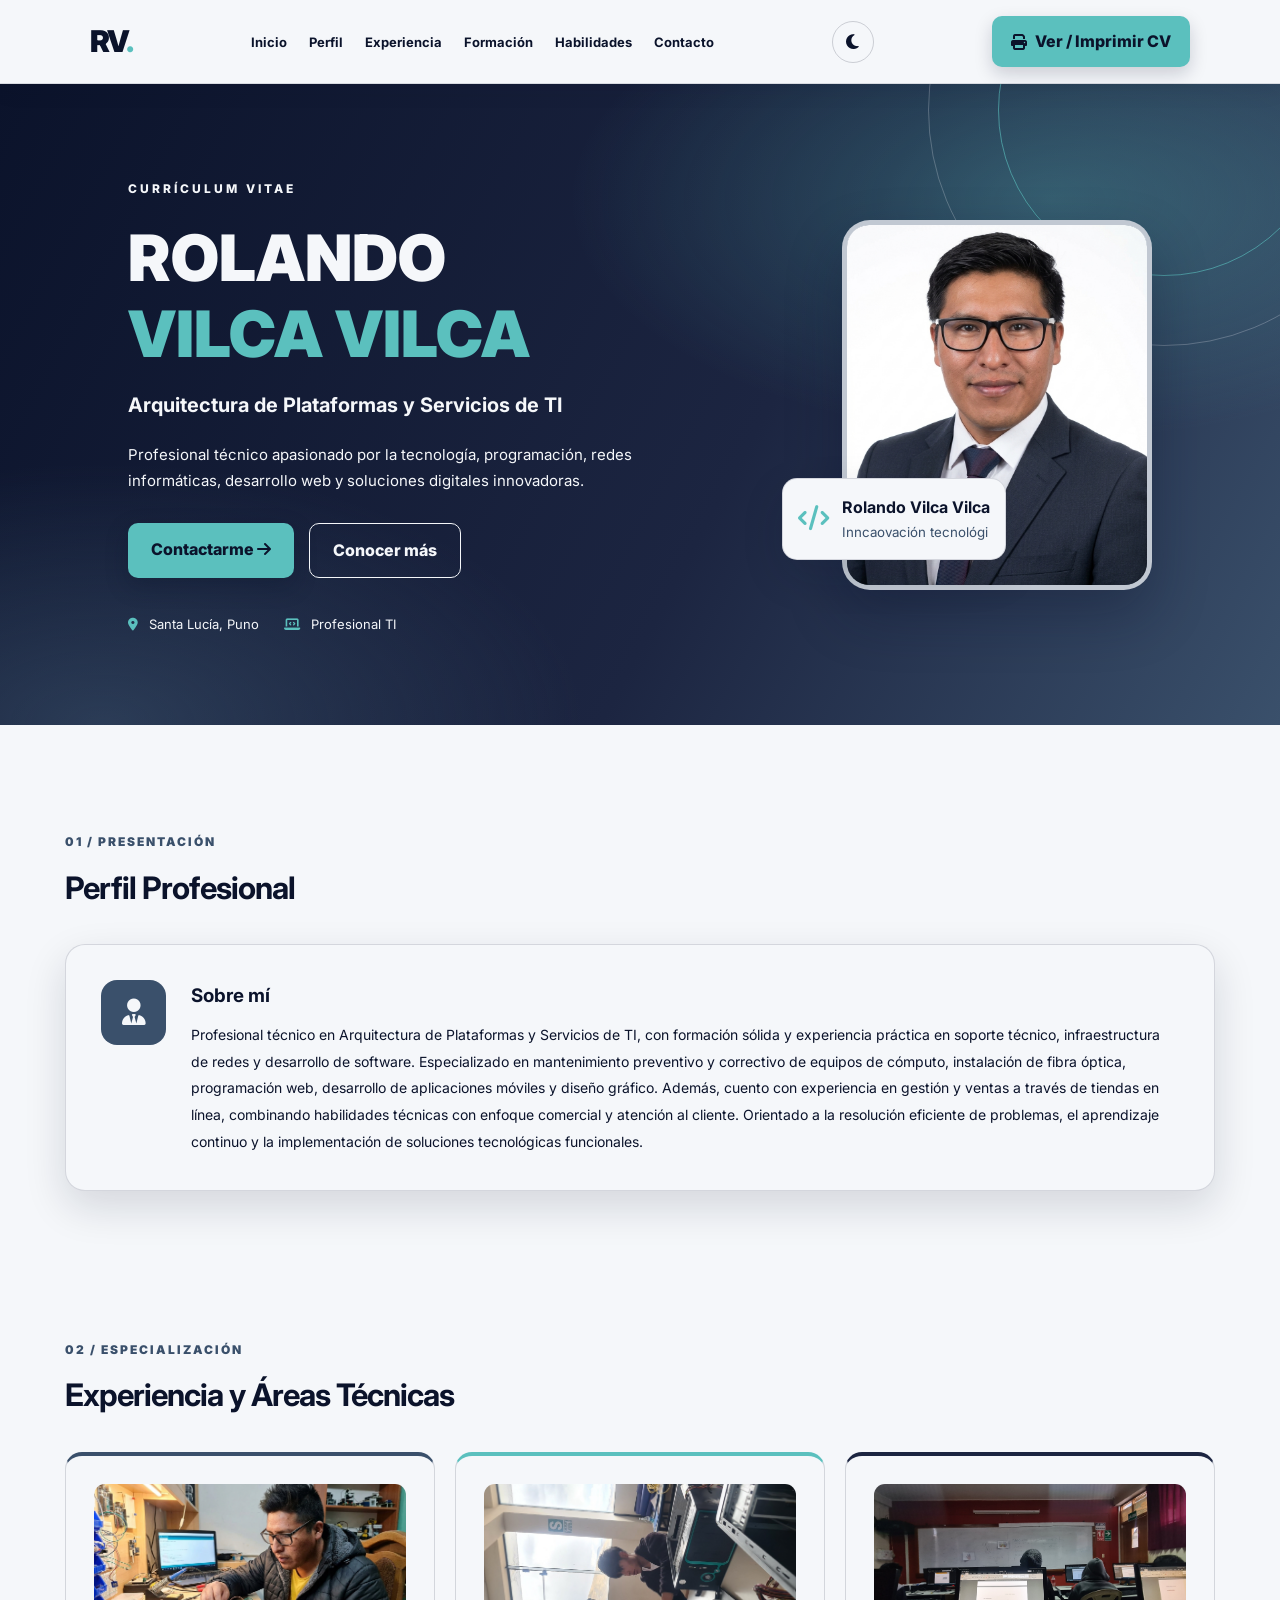
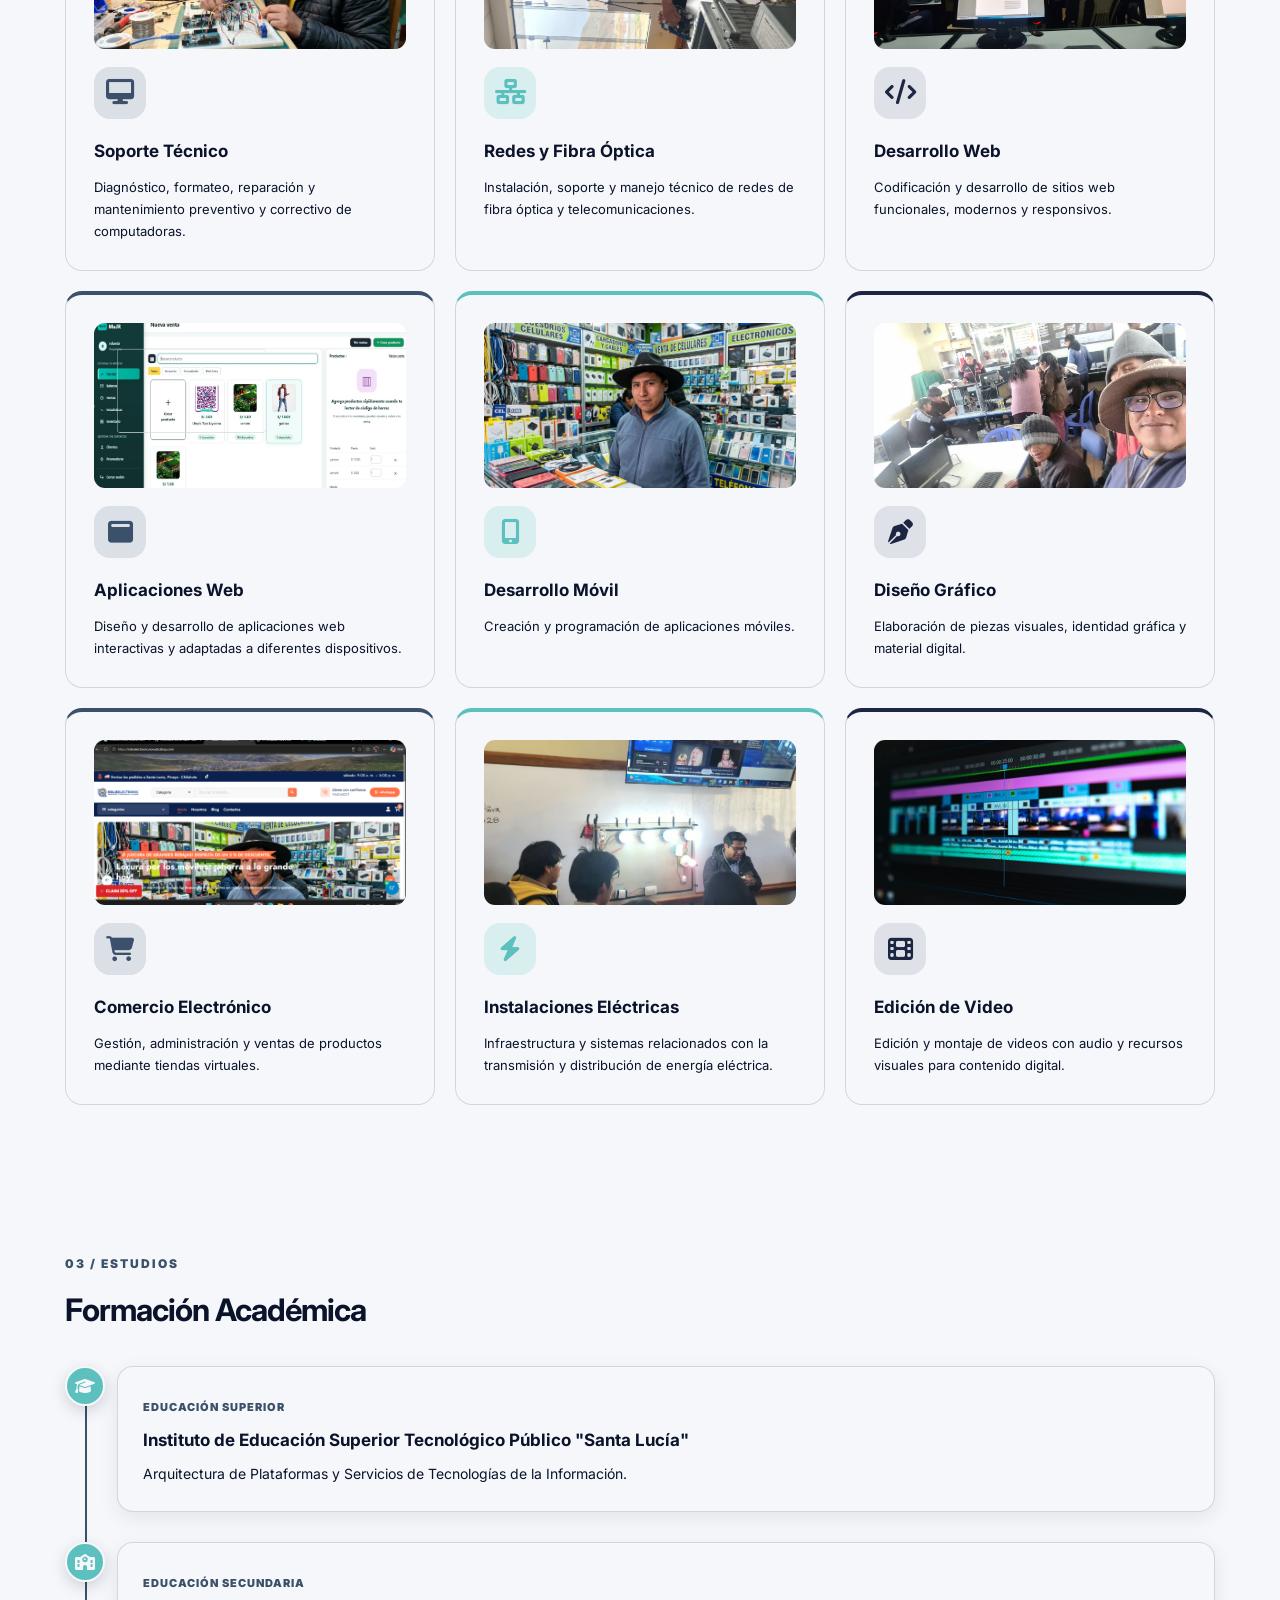
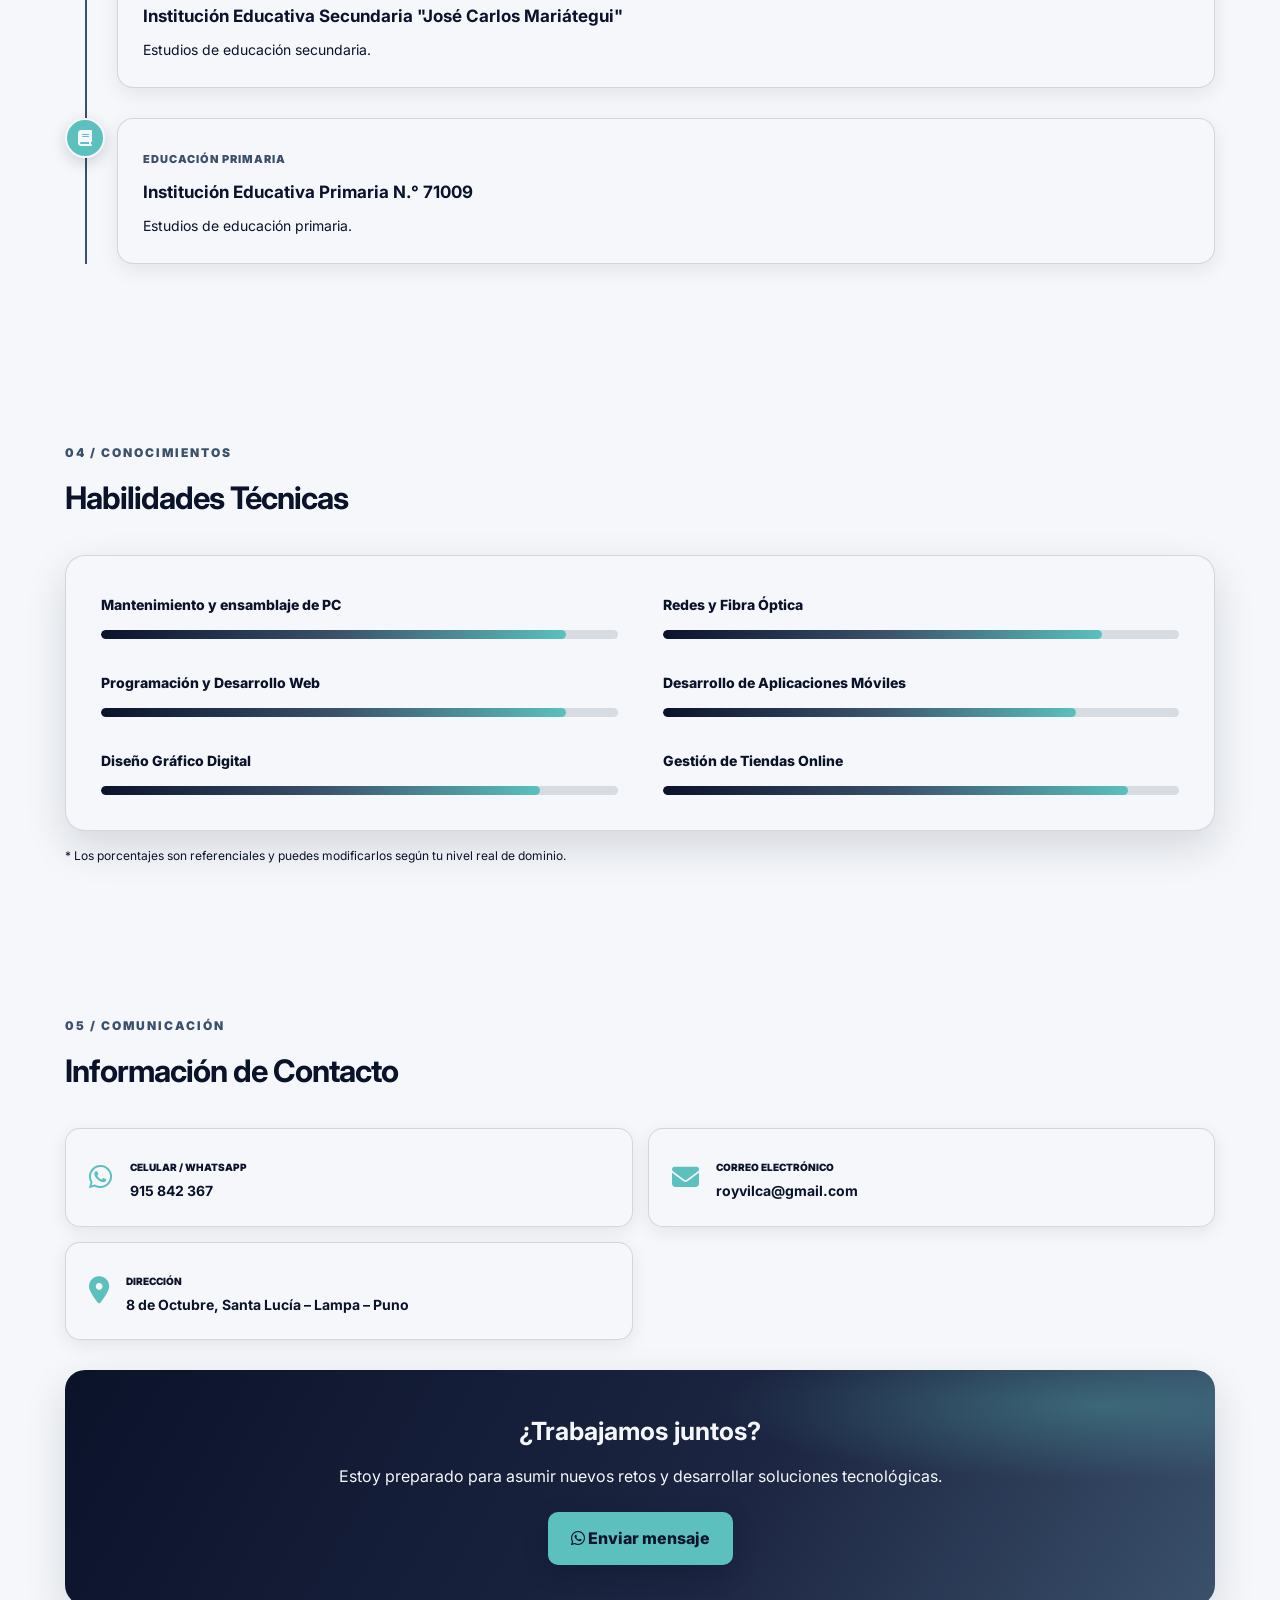
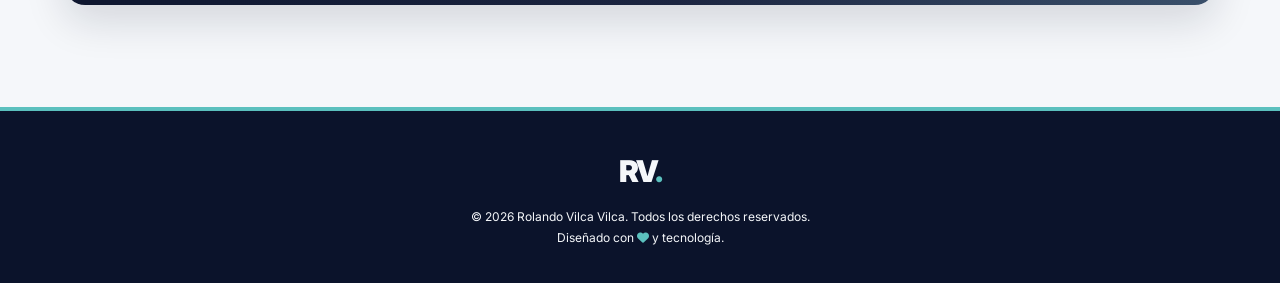
==== commit d04cf337: "Restore index.html with original content" ====
--- a/index.html
+++ b/index.html
@@ -182,7 +182,7 @@
             </article>
 
             <article class="tech-card">
-                <img class="tech-card-photo" src="07.jpg"
+                <img class="tech-card-photo" src="wwwwww.png"
                      alt="Computadora de escritorio abierta durante una revisión técnica" loading="lazy" decoding="async">
                 <i class="fas fa-cart-shopping"></i>
                 <h3>Comercio Electrónico</h3>
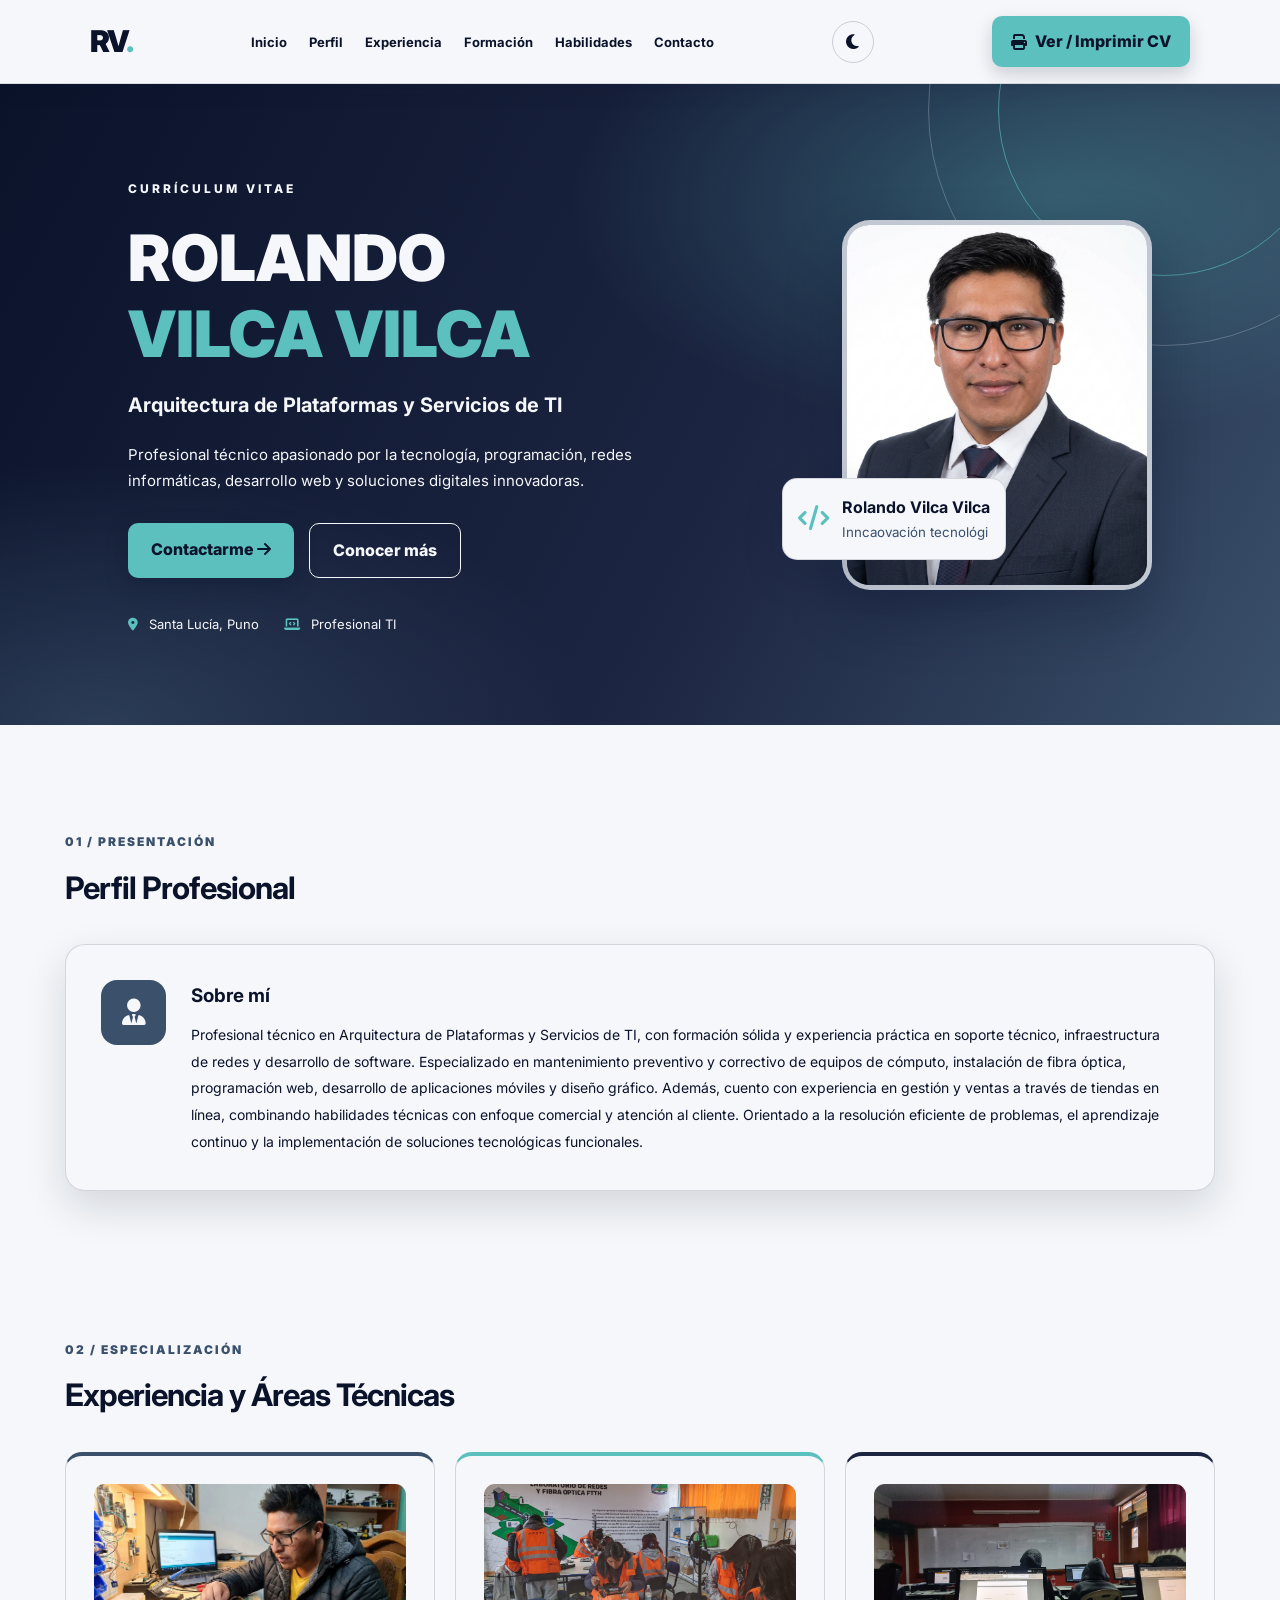
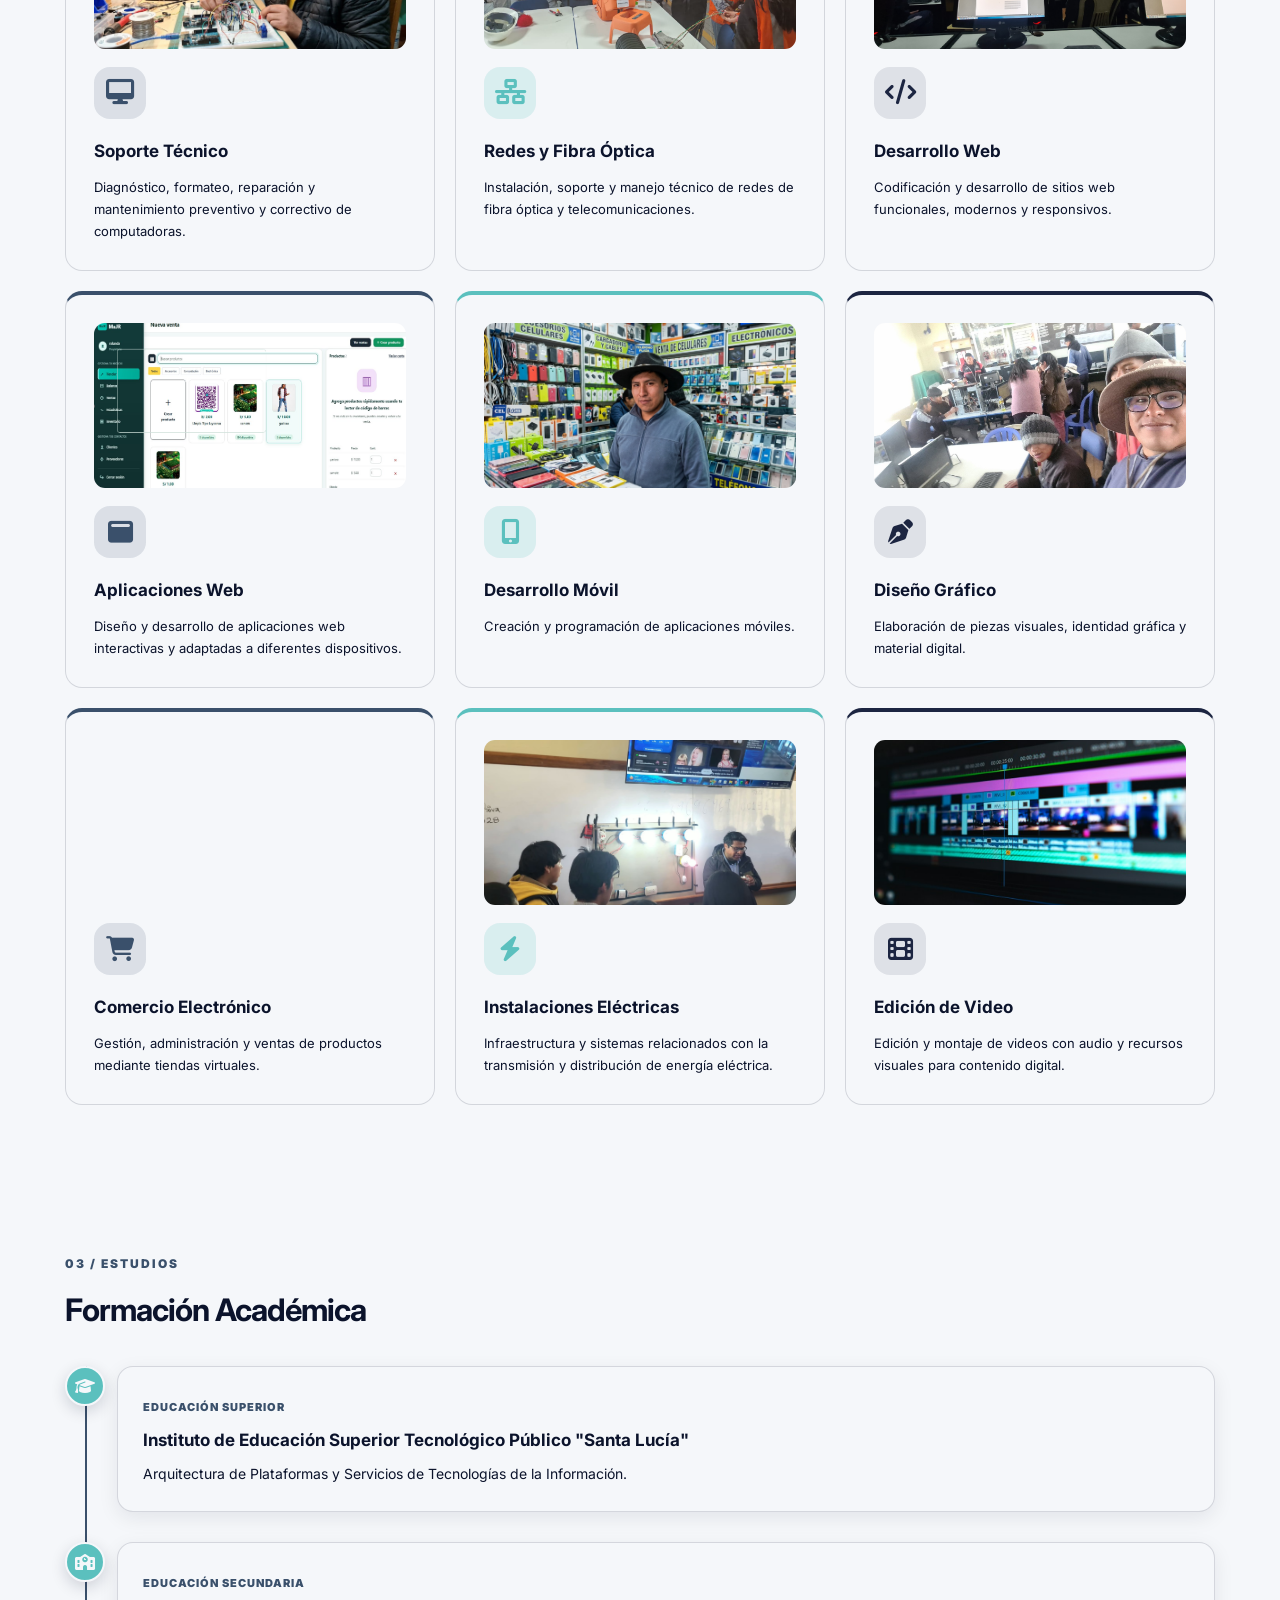
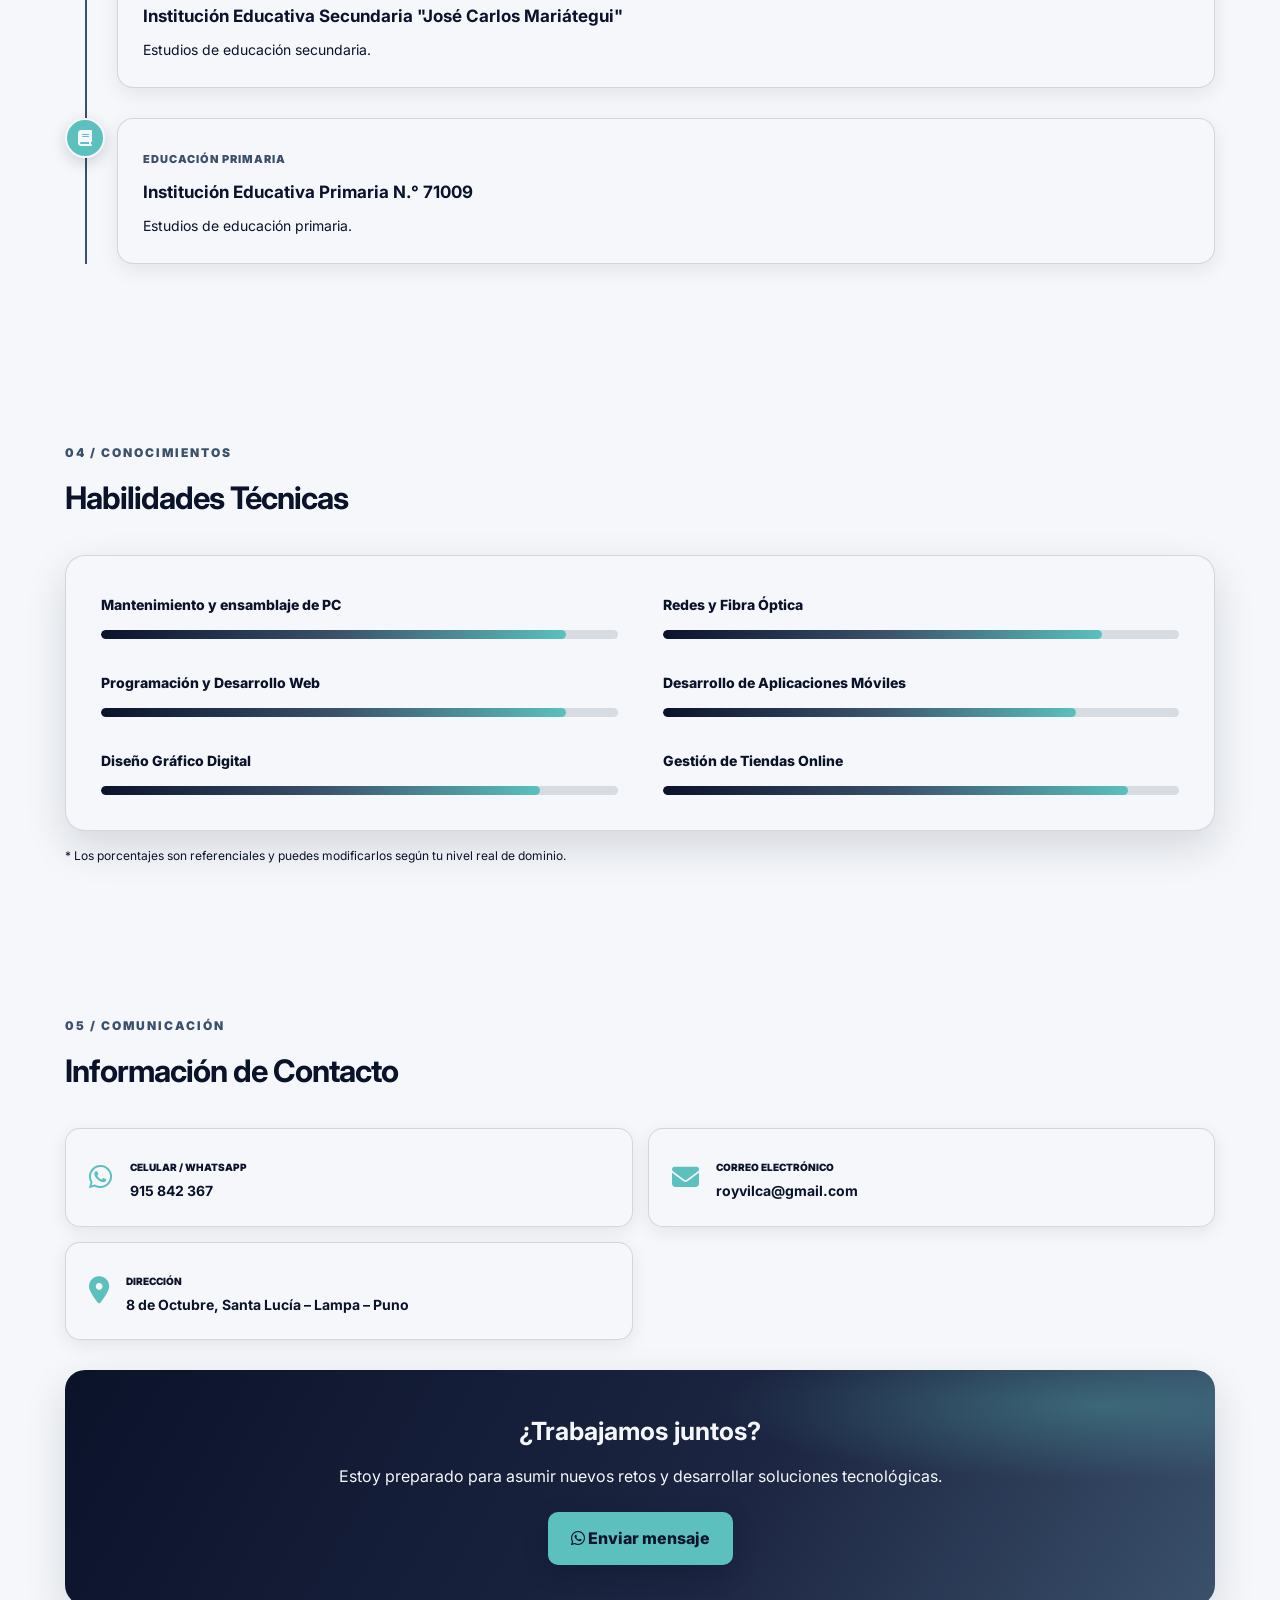
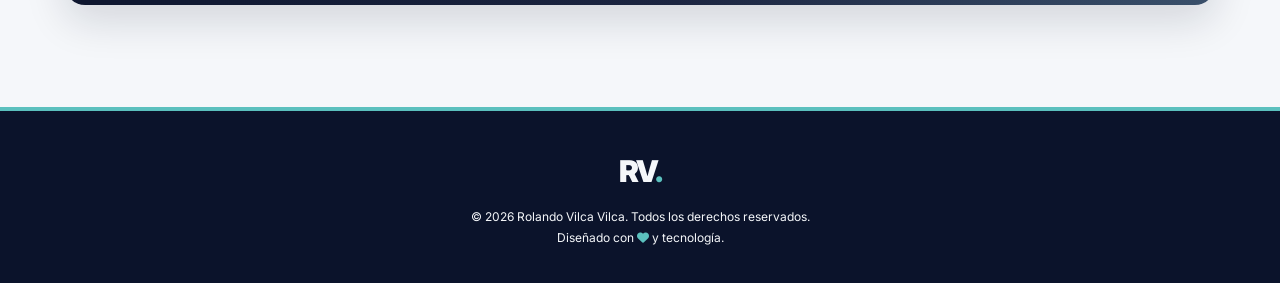
==== commit 6d32a90e: "Update index.html" ====
--- a/index.html
+++ b/index.html
@@ -142,7 +142,7 @@
             </article>
 
             <article class="tech-card">
-                <img class="tech-card-photo" src="03.jpg"
+                <img class="tech-card-photo" src="qqqqqqq.png"
                      alt="Técnico revisando componentes de una computadora" loading="lazy" decoding="async">
                 <i class="fas fa-network-wired"></i>
                 <h3>Redes y Fibra Óptica</h3>
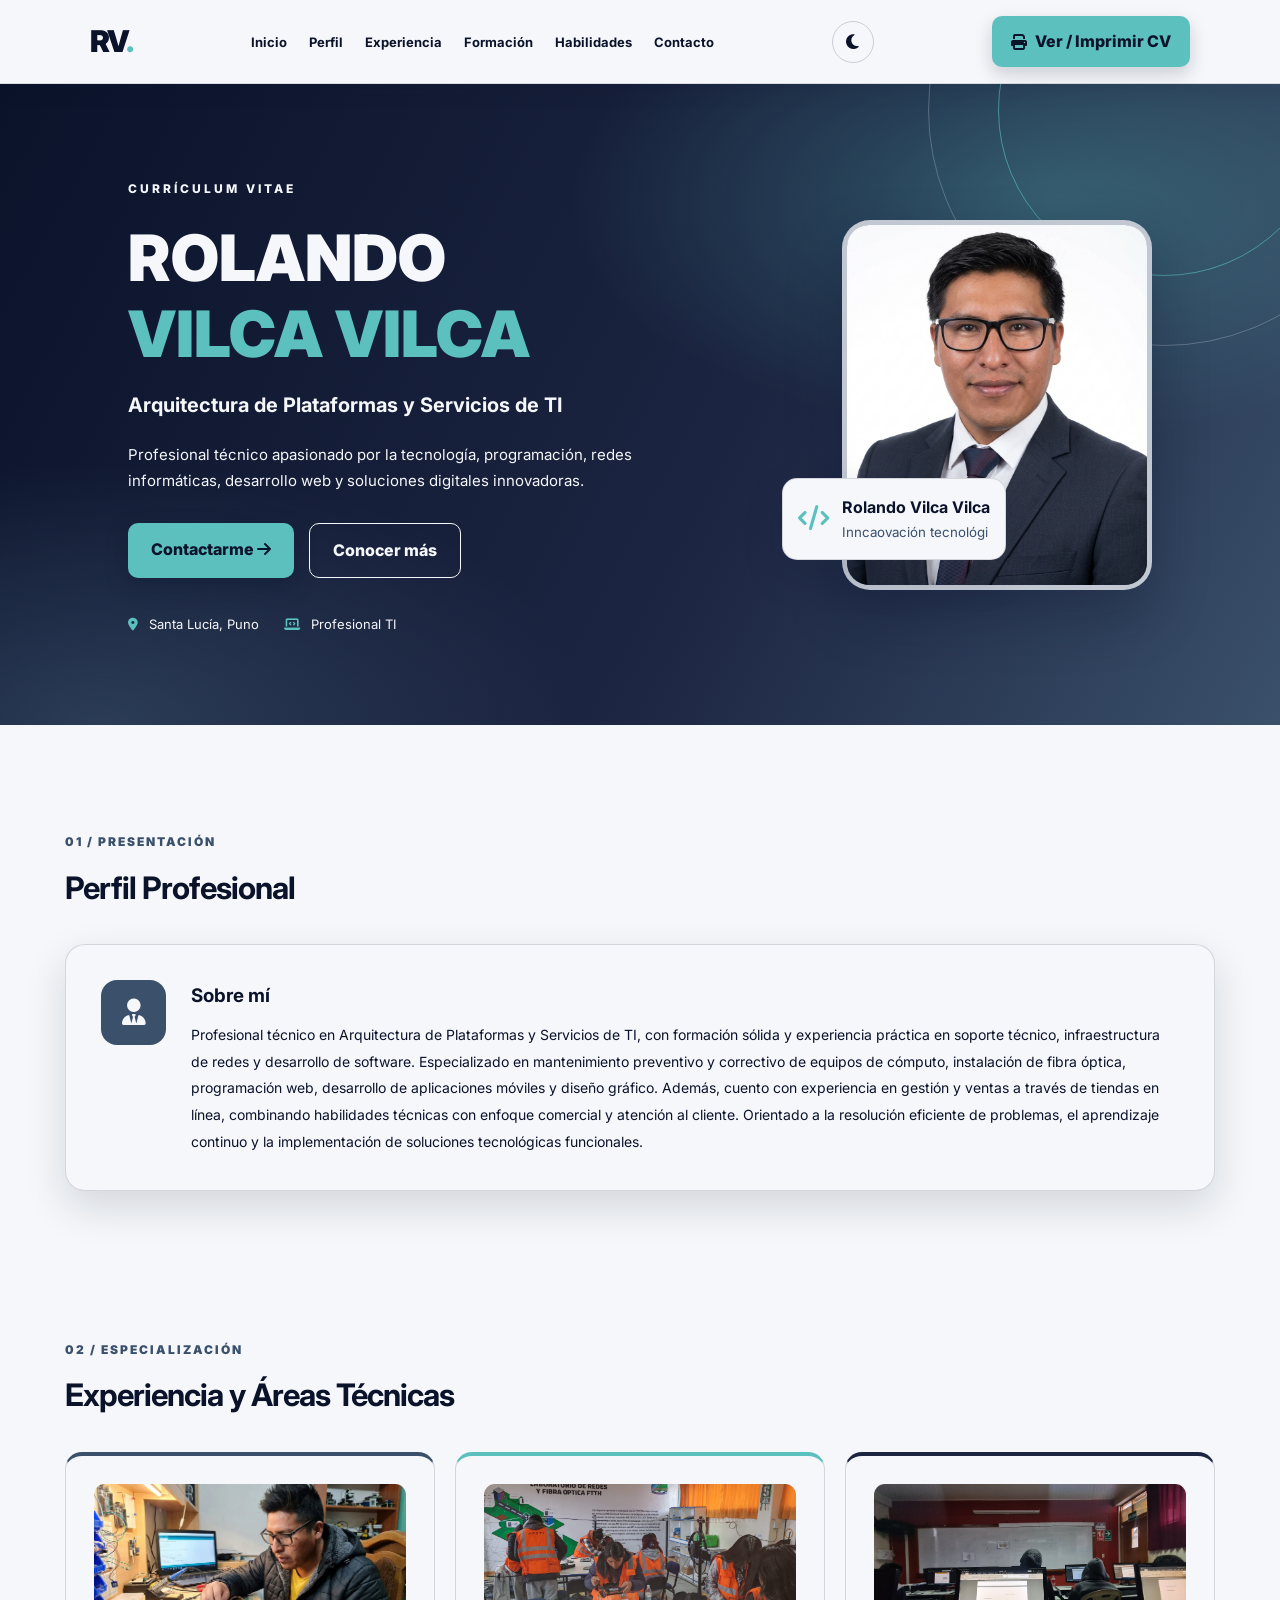
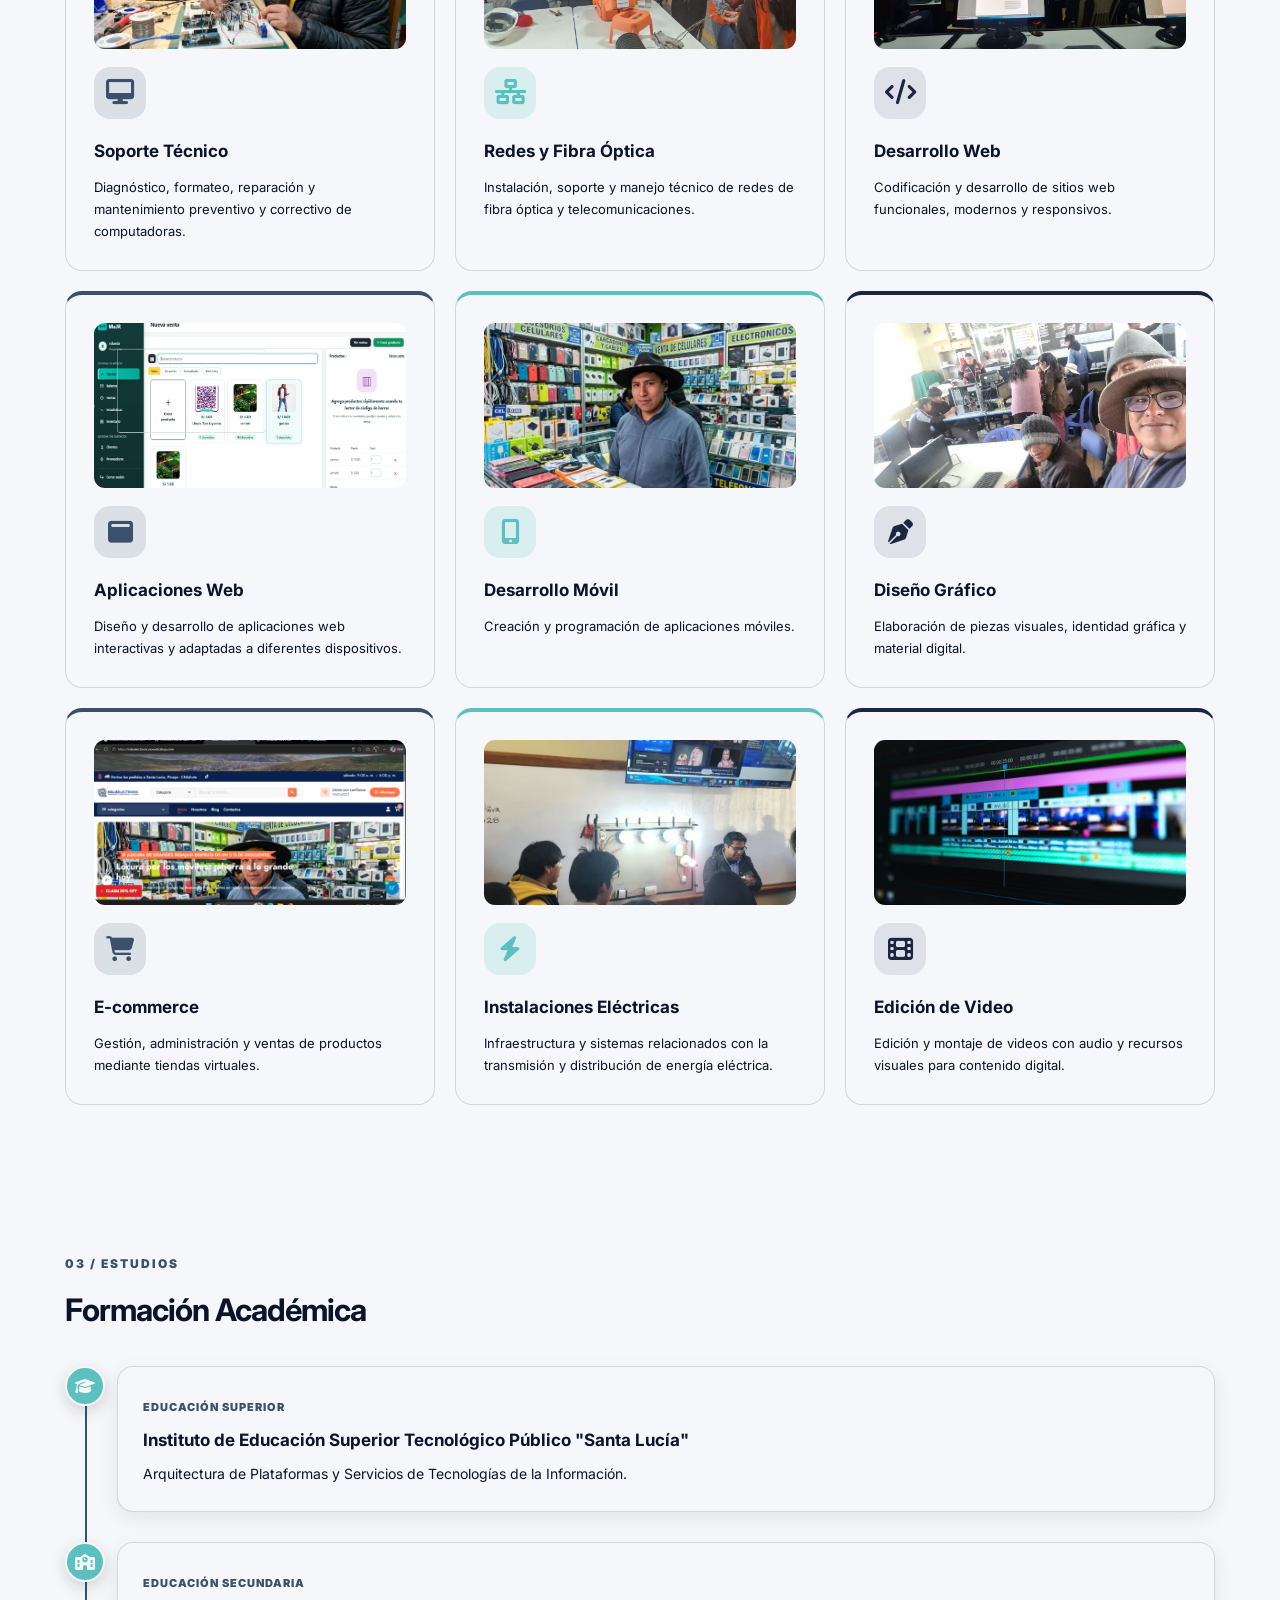
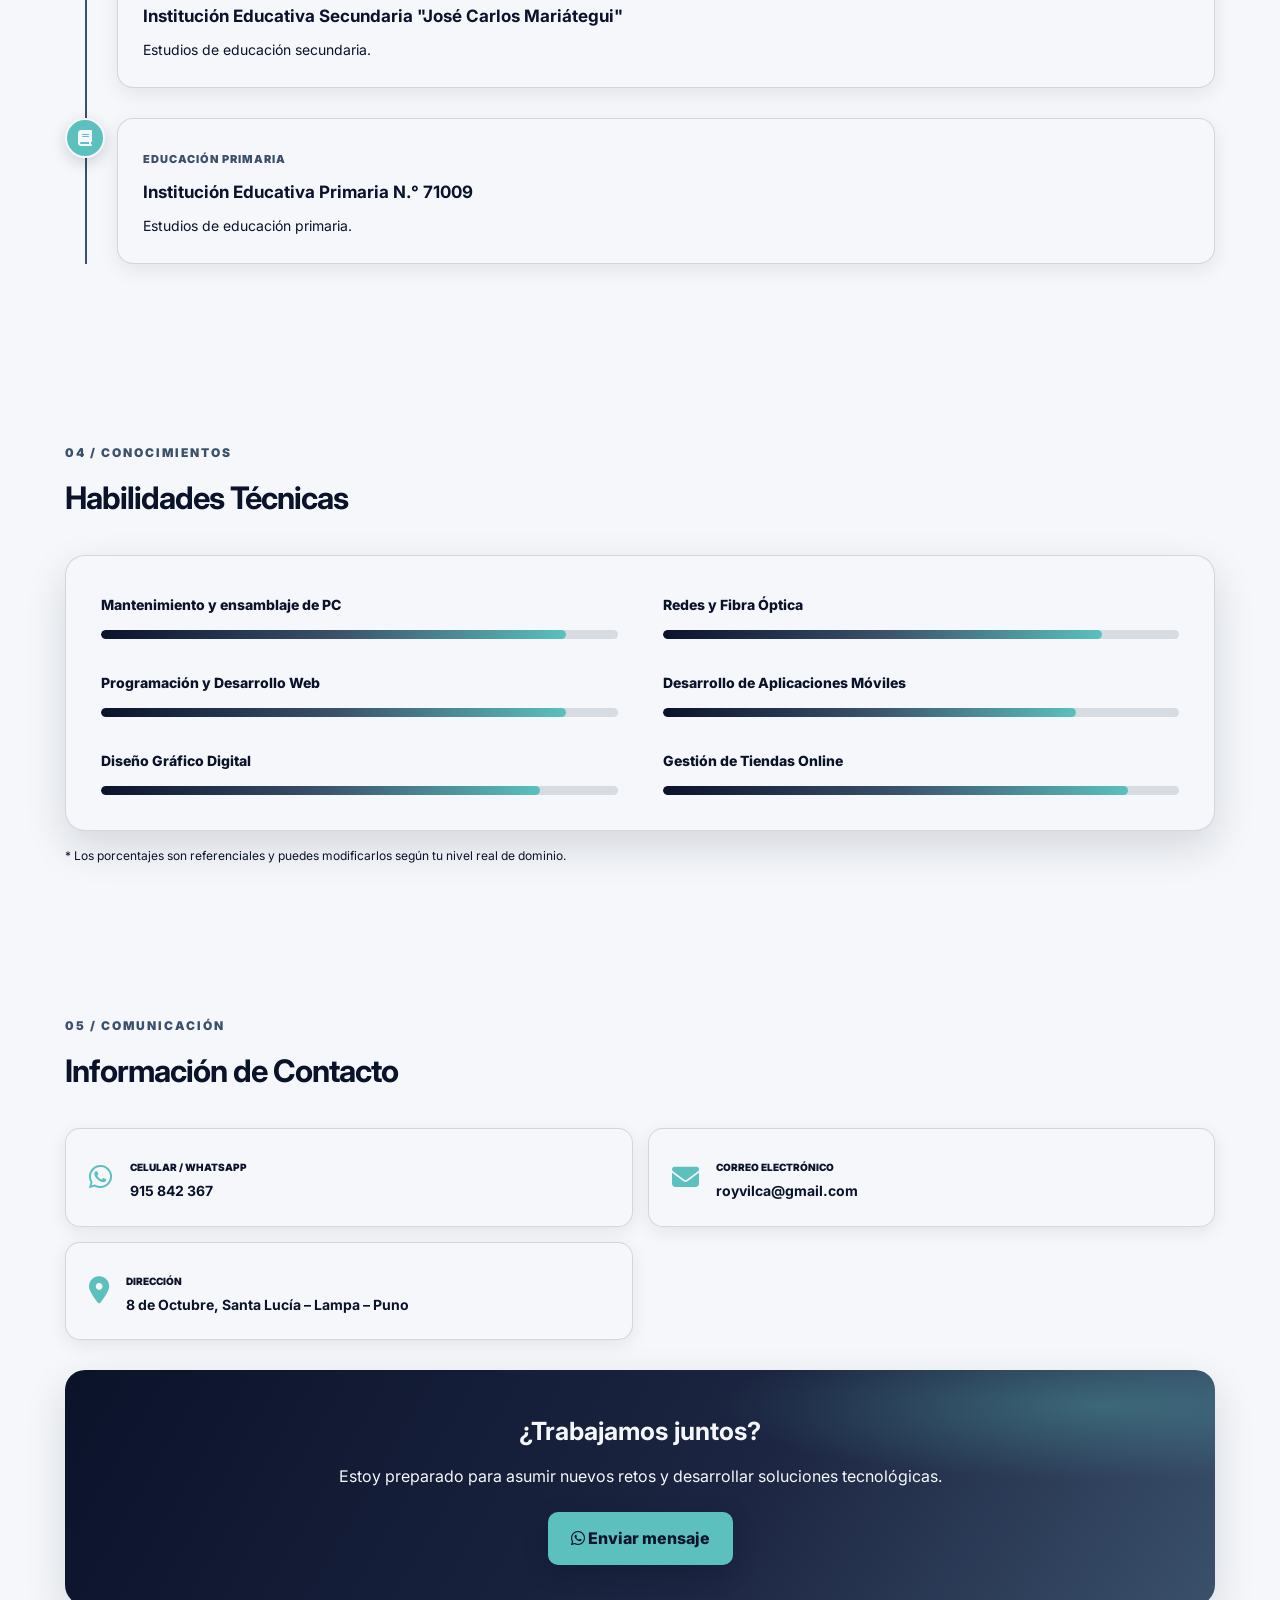
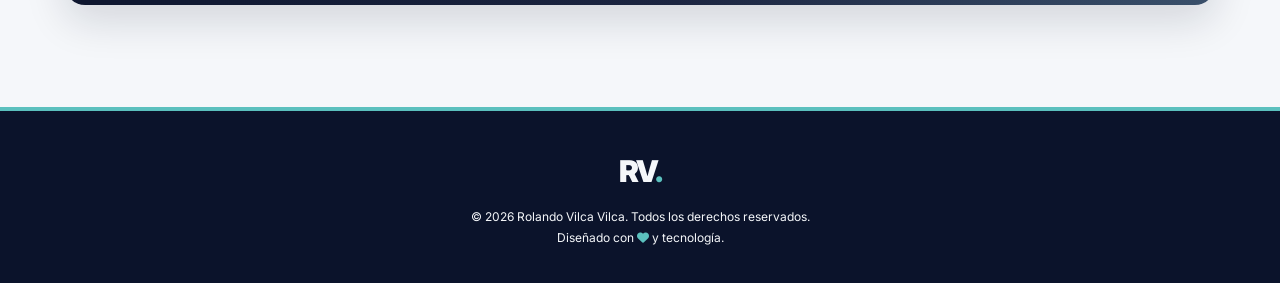
==== commit 1368cd3b: "Update index.html" ====
--- a/index.html
+++ b/index.html
@@ -185,7 +185,7 @@
                 <img class="tech-card-photo" src="wwwwww.png"
                      alt="Computadora de escritorio abierta durante una revisión técnica" loading="lazy" decoding="async">
                 <i class="fas fa-cart-shopping"></i>
-                <h3>Comercio Electrónico</h3>
+                <h3>E-commerce</h3>
                 <p>Gestión, administración y ventas de productos mediante tiendas virtuales.</p>
             </article>
 
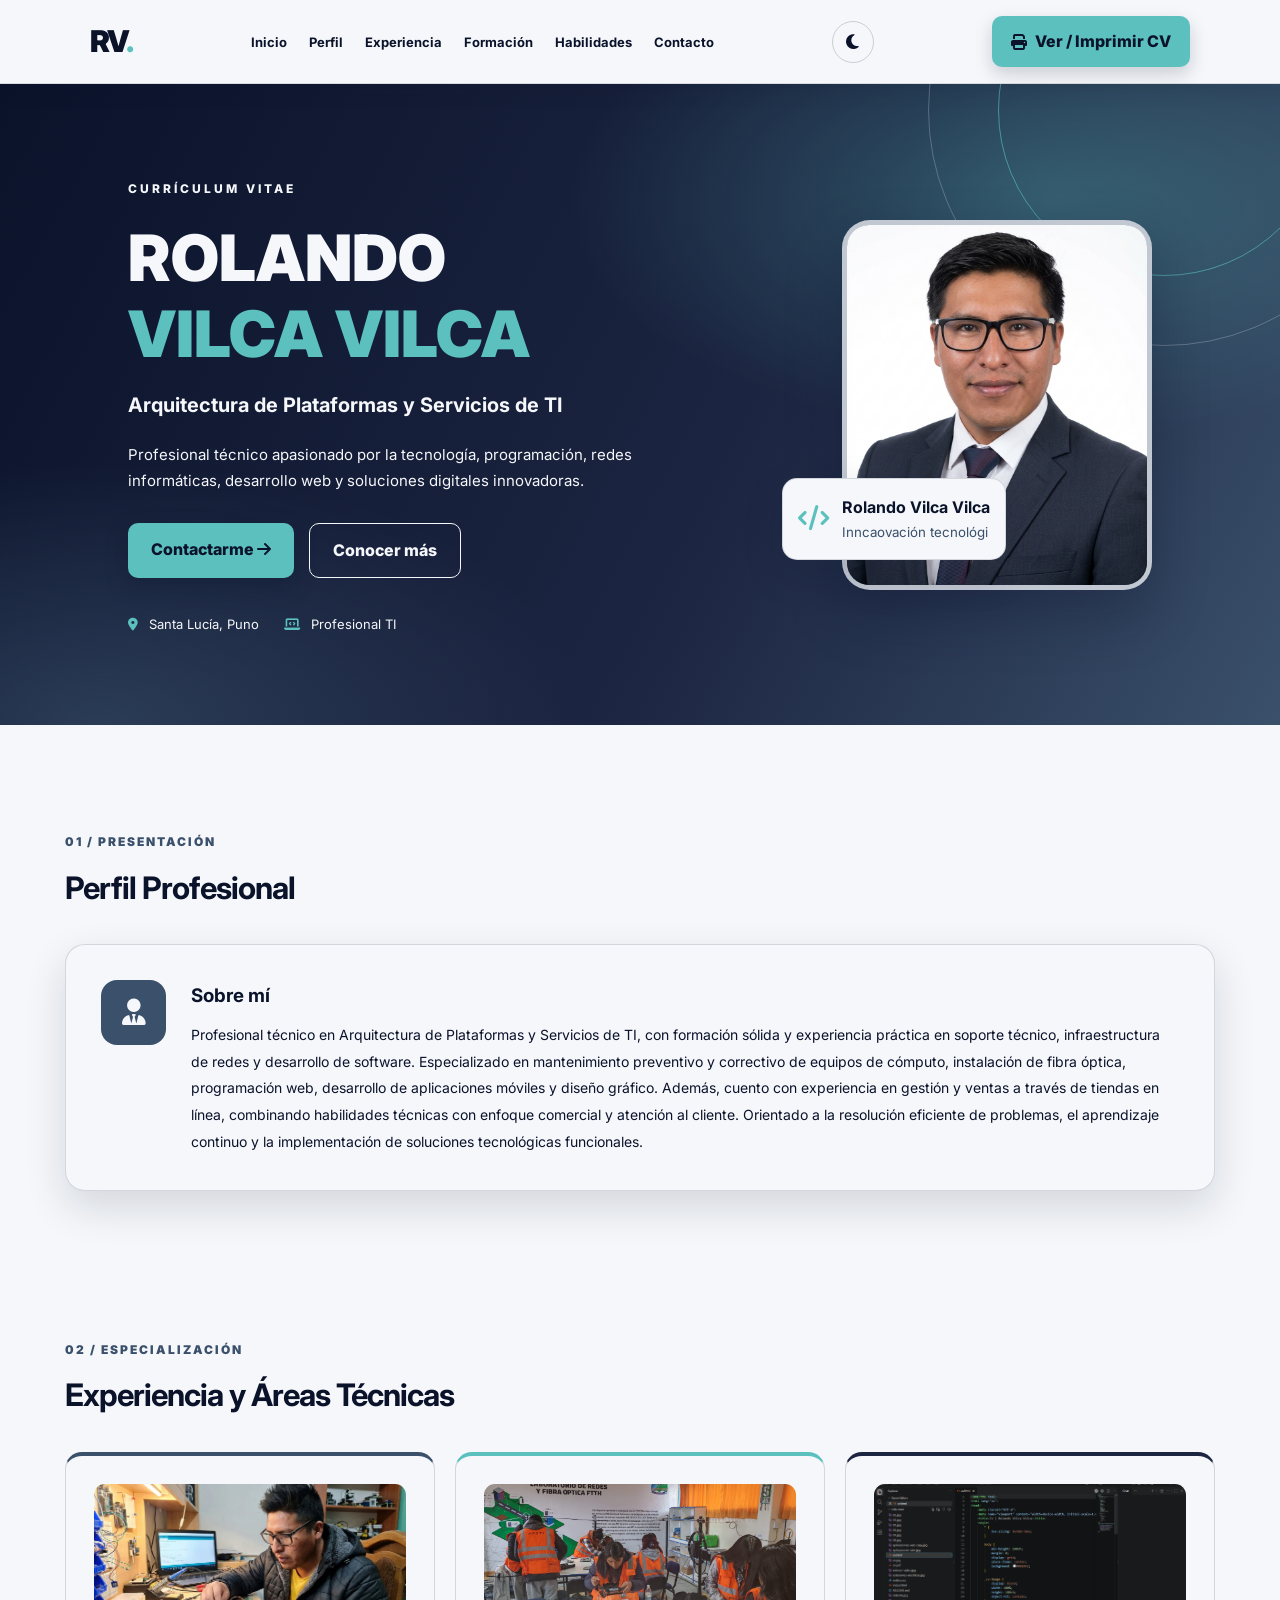
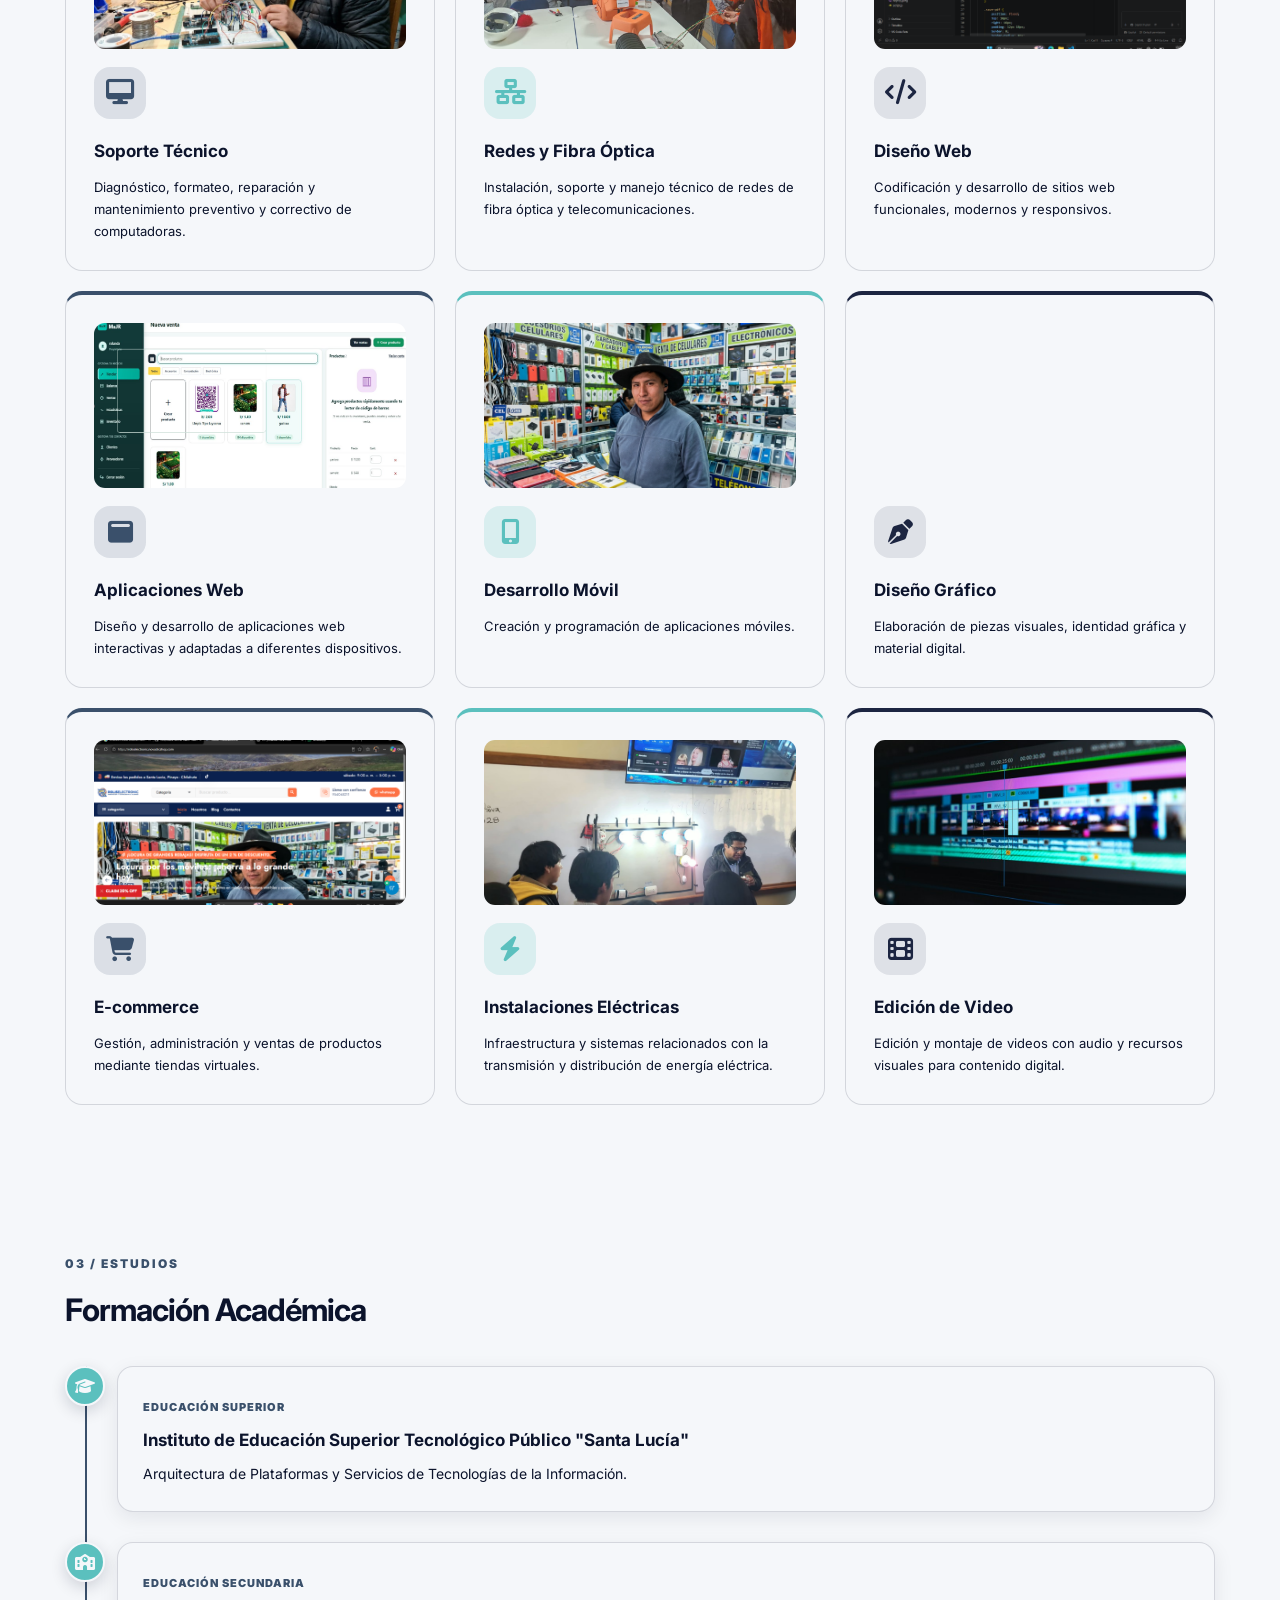
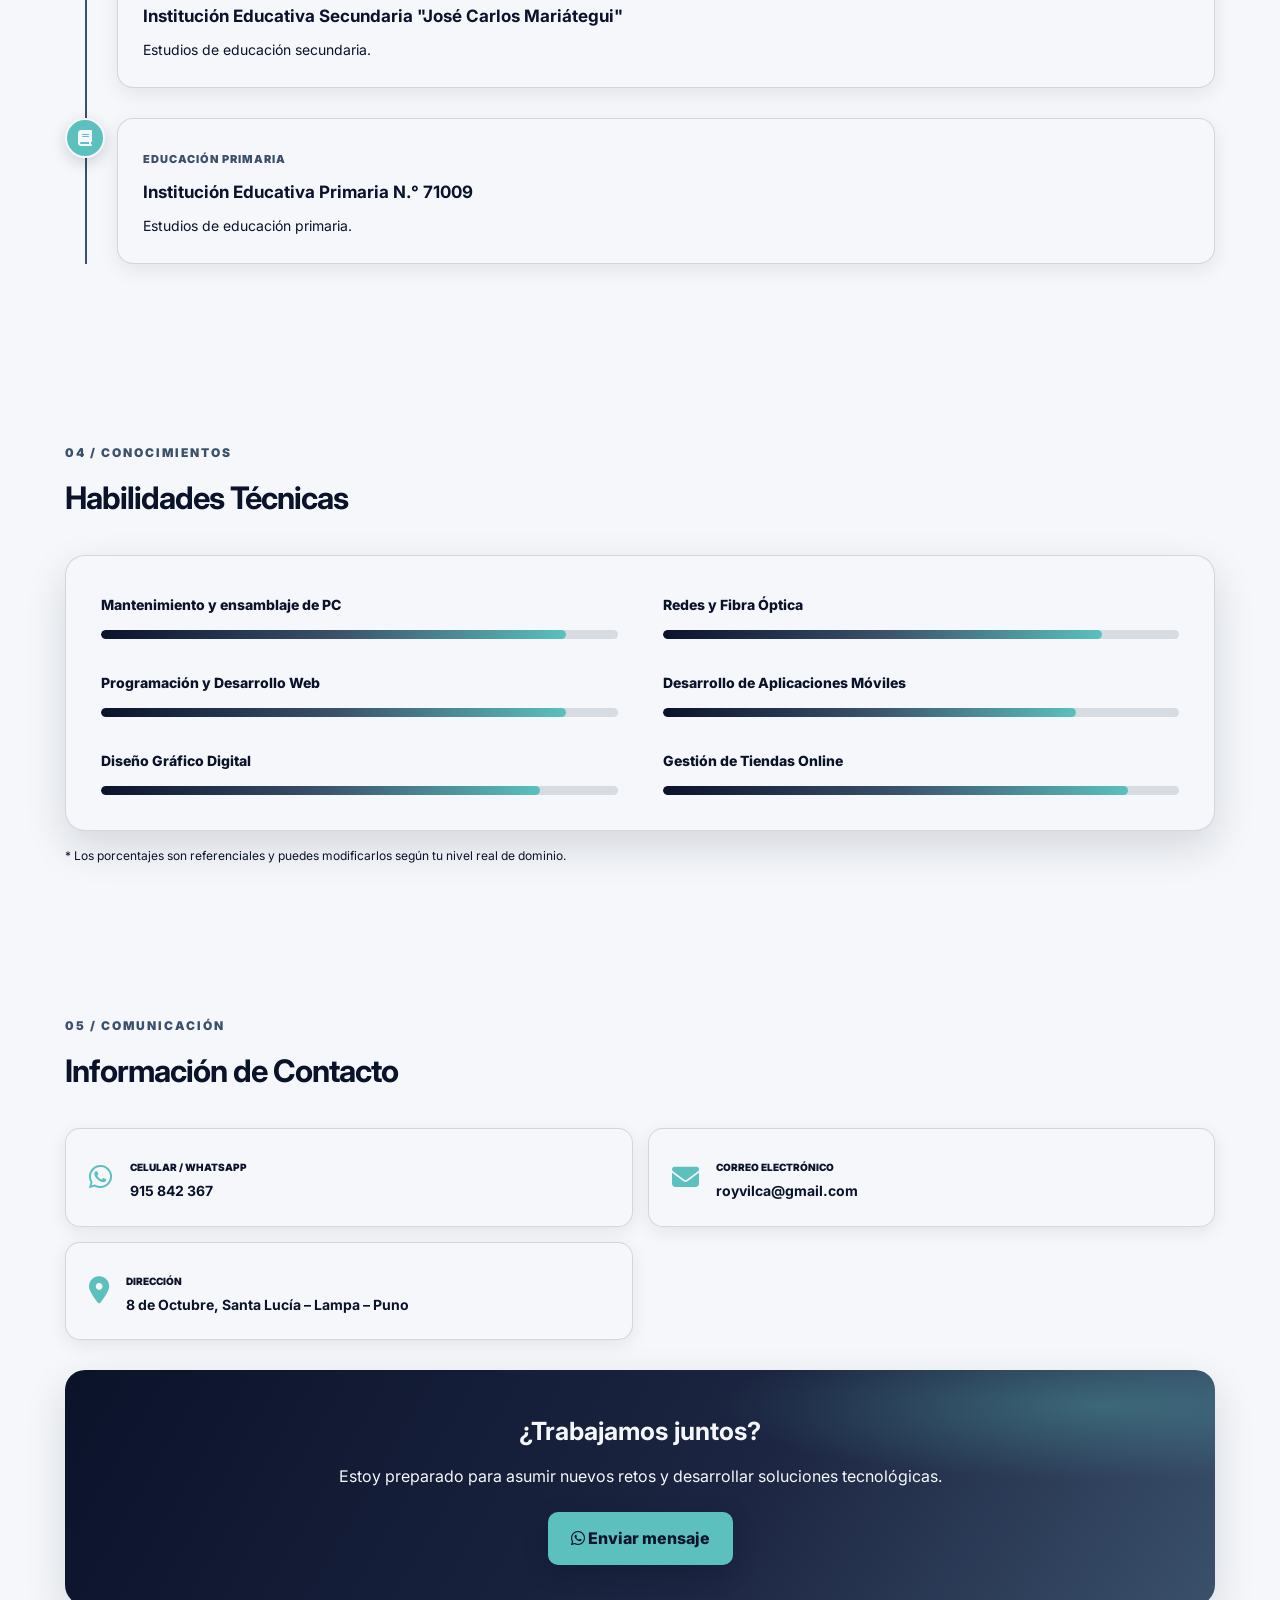
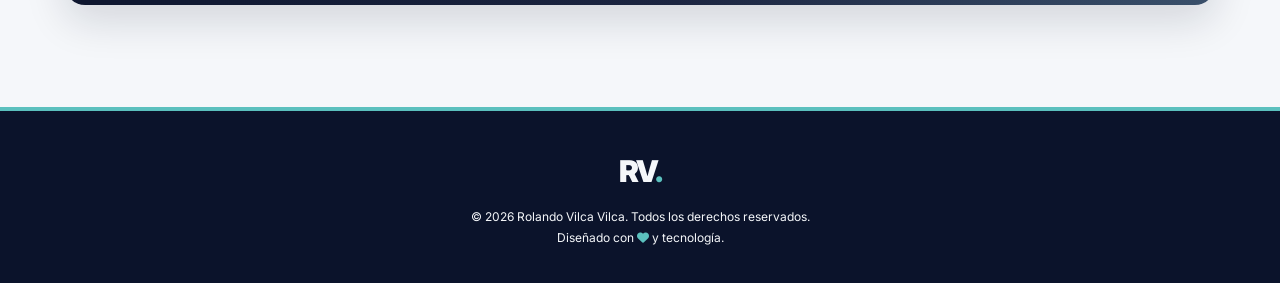
==== commit 0a8b7b3e: "Update index.html" ====
--- a/index.html
+++ b/index.html
@@ -150,10 +150,10 @@
             </article>
 
             <article class="tech-card">
-                <img class="tech-card-photo" src="08.jpg"
+                <img class="tech-card-photo" src="ZZZZ.png"
                      alt="Aula de informática con varias estaciones de trabajo" loading="lazy" decoding="async">
                 <i class="fas fa-code"></i>
-                <h3>Desarrollo Web</h3>
+                <h3>Diseño Web </h3>
                 <p>Codificación y desarrollo de sitios web funcionales, modernos y responsivos.</p>
             </article>
 
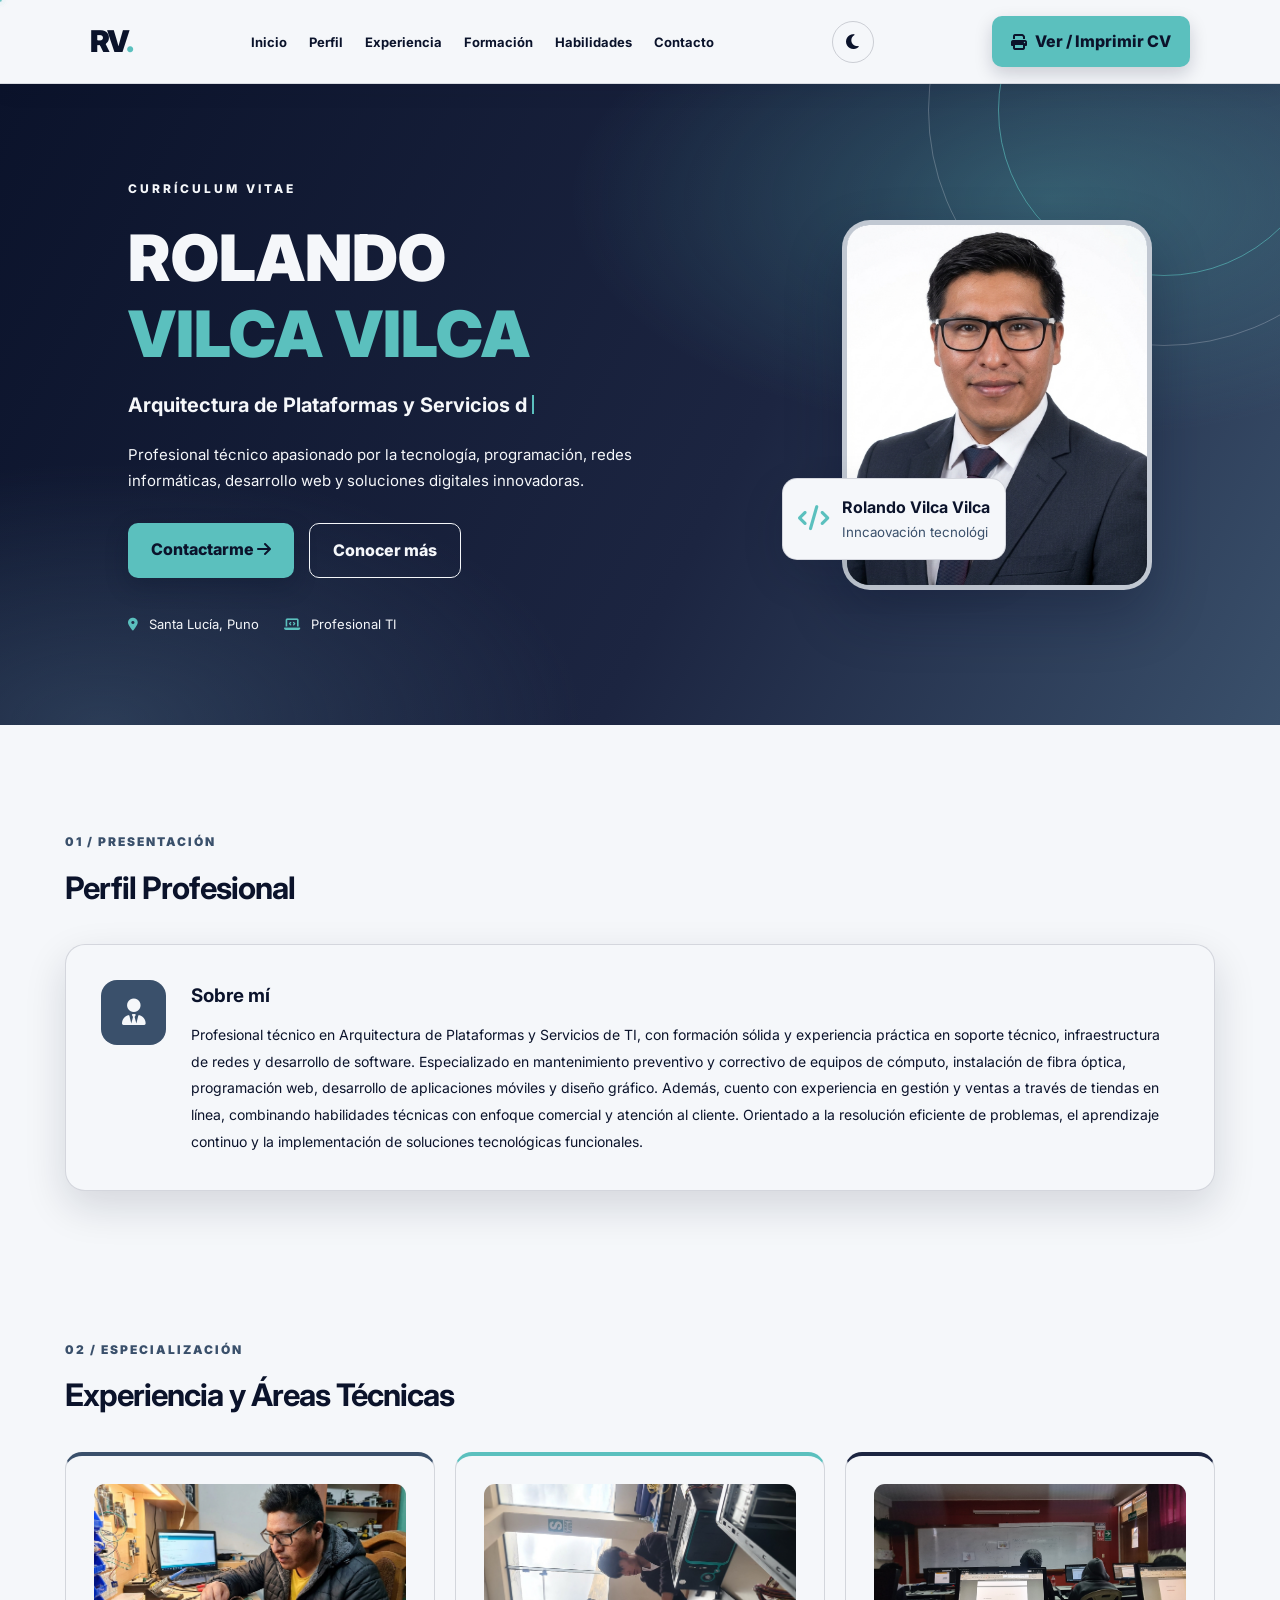
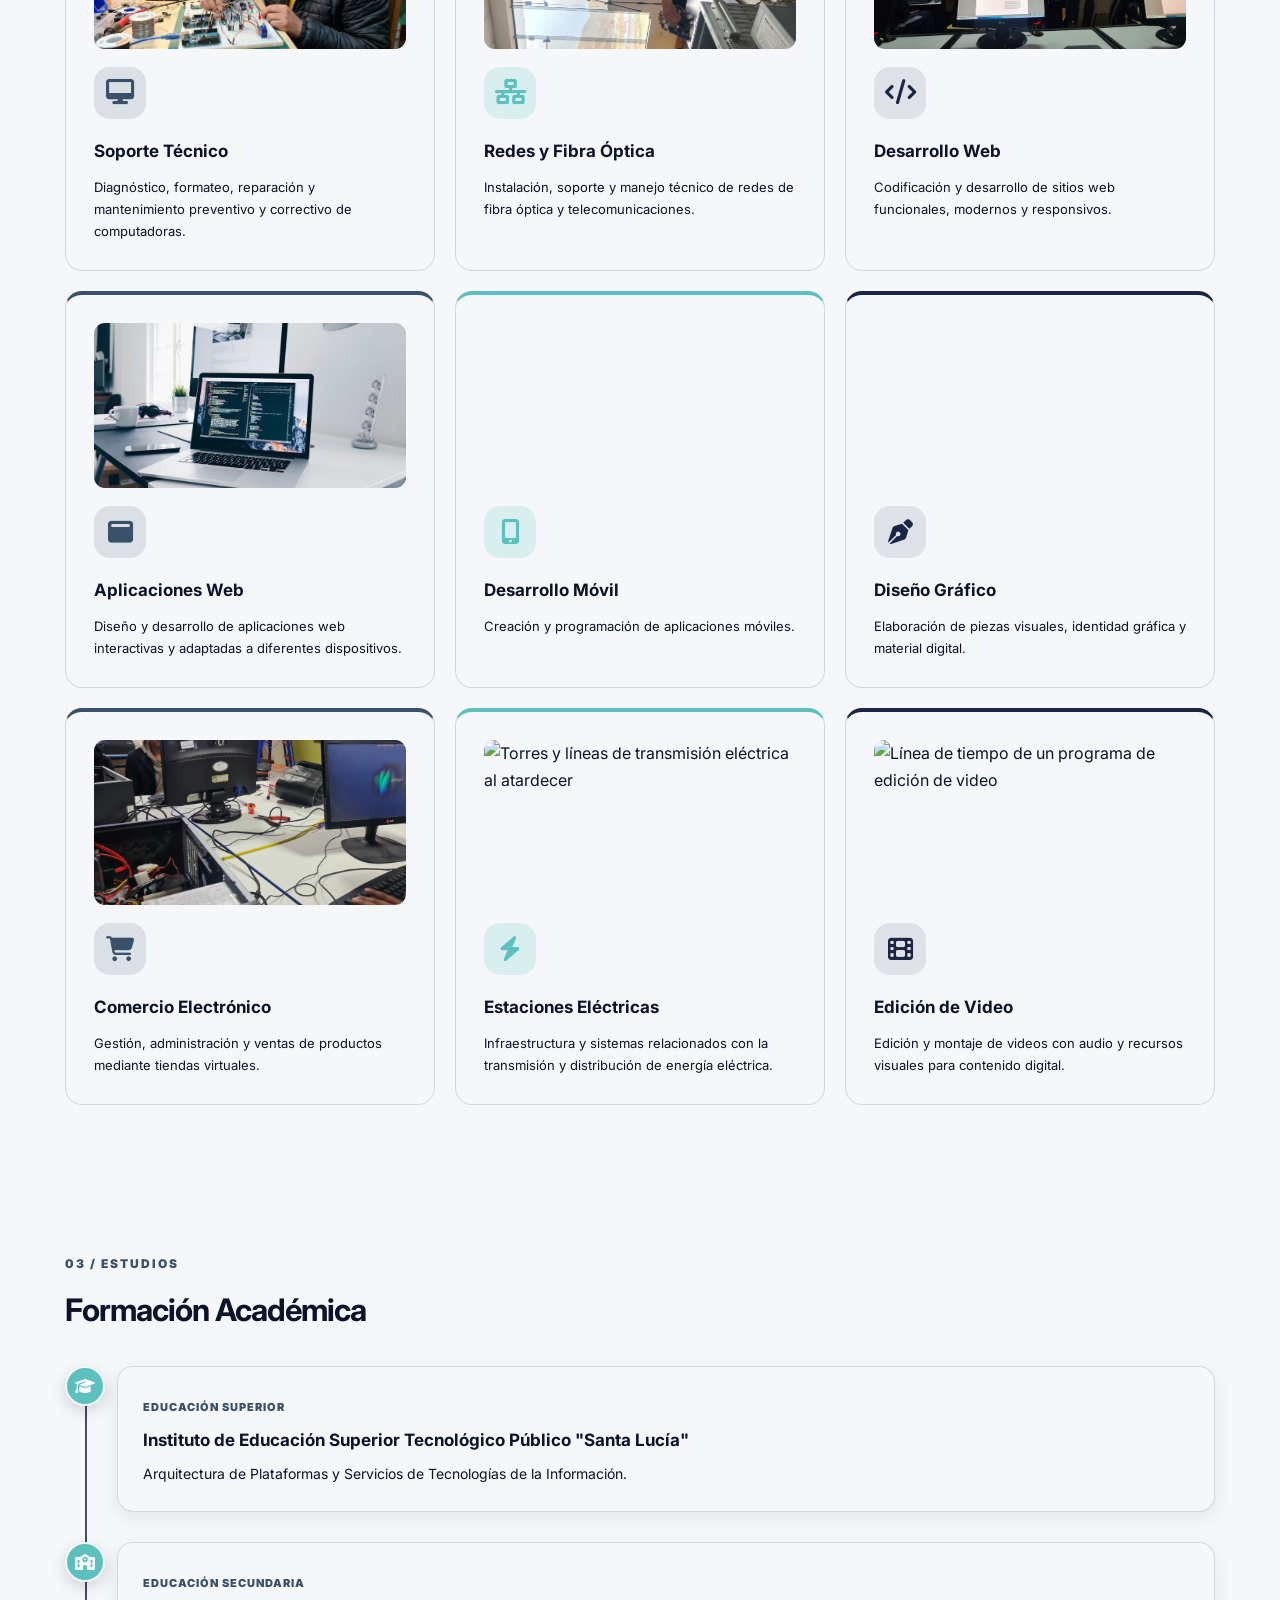
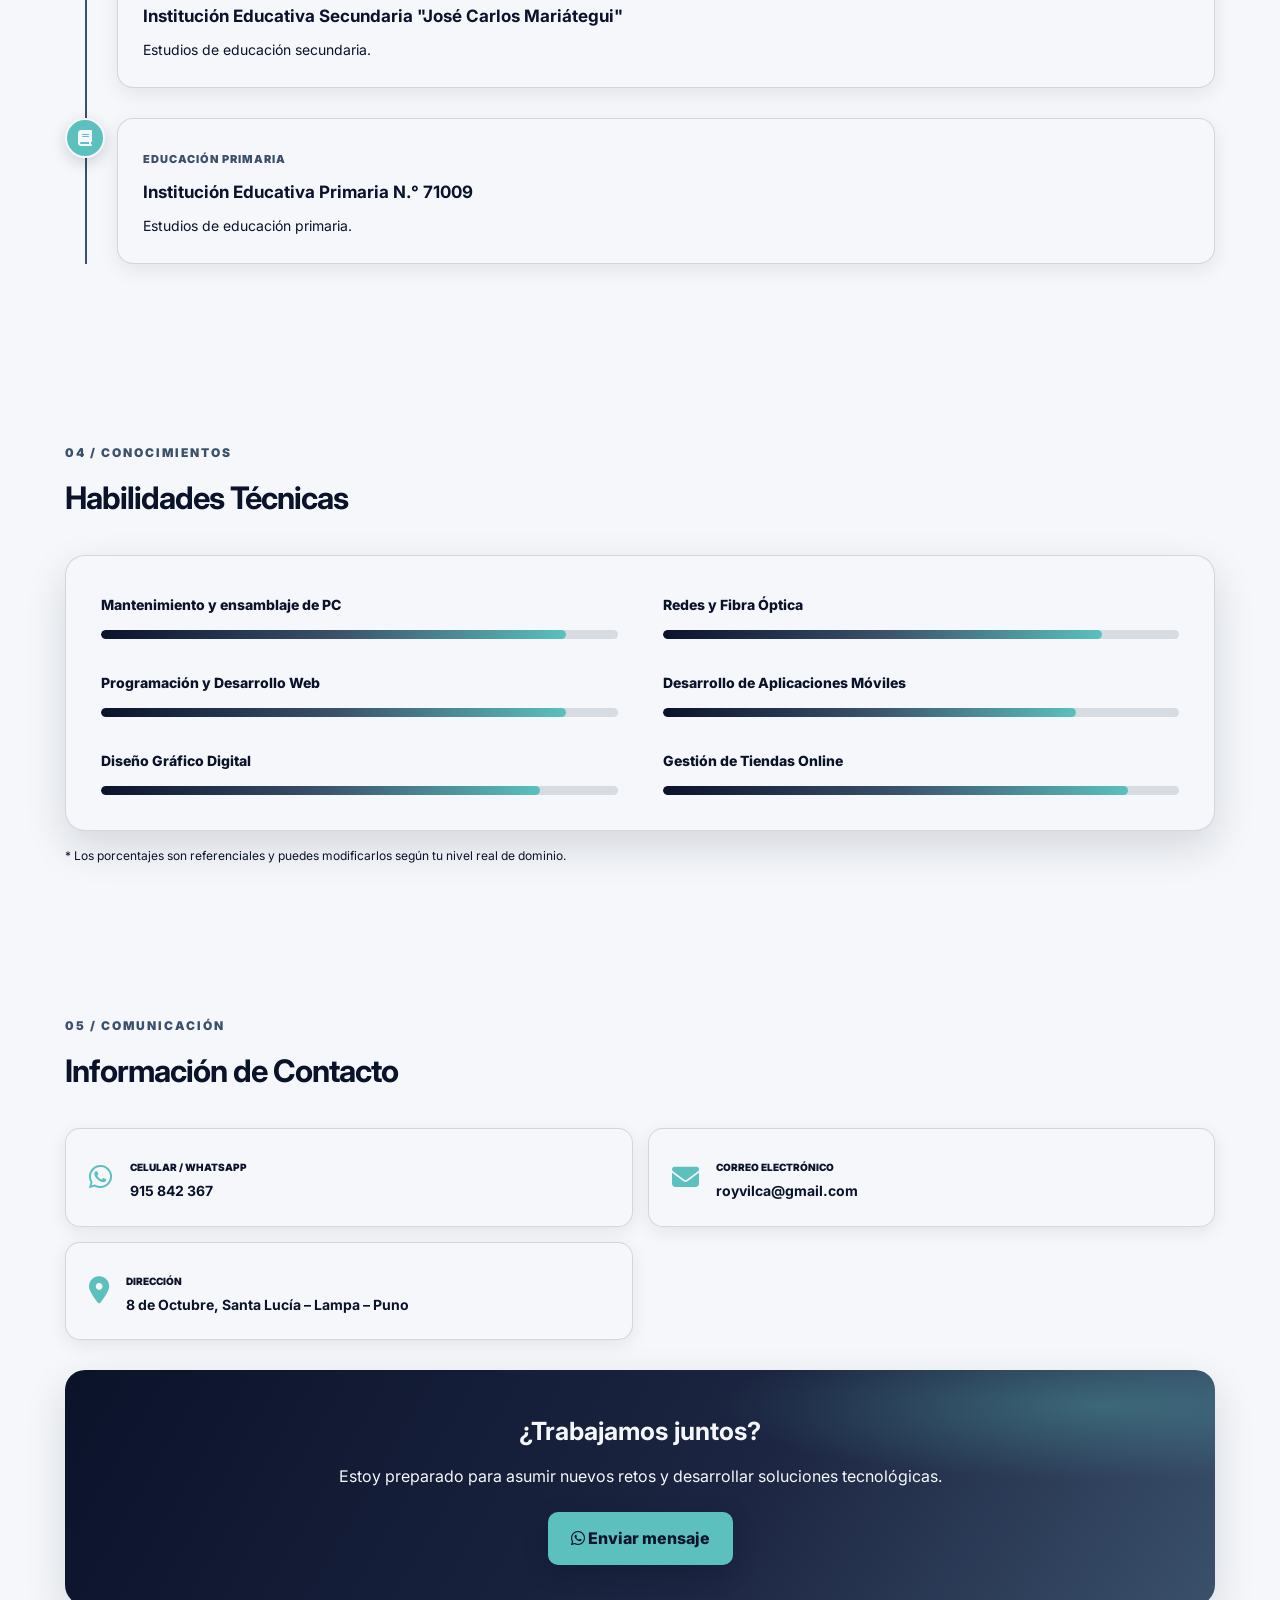
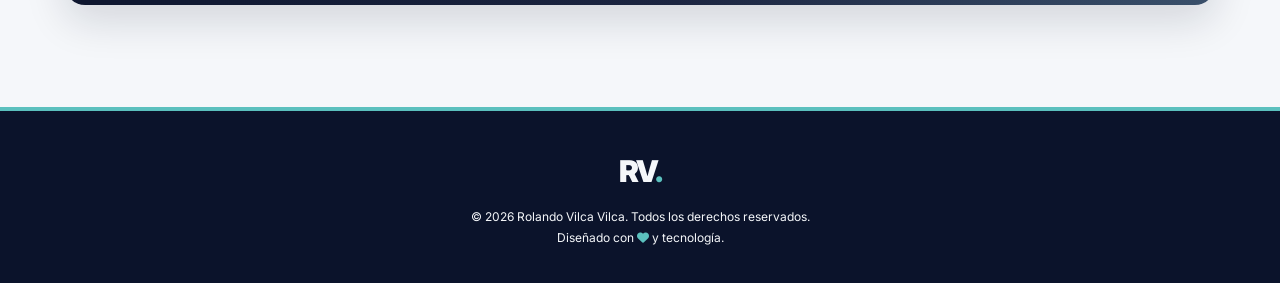
==== commit 8c92ffd3: "Add files via upload" ====
--- a/index.html
+++ b/index.html
@@ -11,6 +11,14 @@
     href="https://cdnjs.cloudflare.com/ajax/libs/font-awesome/6.5.0/css/all.min.css">
 </head>
 <body>
+<div class="cursor-trail" aria-hidden="true">
+    <span></span>
+    <span></span>
+    <span></span>
+    <span></span>
+    <span></span>
+    <span></span>
+</div>
 
 <header class="header">
     <div class="logo">RV<span>.</span></div>
@@ -39,7 +47,10 @@
 
         <h1>ROLANDO <span>VILCA VILCA</span></h1>
 
-        <h2>Arquitectura de Plataformas y Servicios de TI</h2>
+        <h2>
+            <span class="typewriter-text" aria-hidden="true"></span>
+            <span class="visually-hidden">Arquitectura de Plataformas y Servicios de TI</span>
+        </h2>
 
         <p>
             Profesional técnico apasionado por la tecnología,
@@ -142,7 +153,7 @@
             </article>
 
             <article class="tech-card">
-                <img class="tech-card-photo" src="qqqqqqq.png"
+                <img class="tech-card-photo" src="03.jpg"
                      alt="Técnico revisando componentes de una computadora" loading="lazy" decoding="async">
                 <i class="fas fa-network-wired"></i>
                 <h3>Redes y Fibra Óptica</h3>
@@ -150,15 +161,15 @@
             </article>
 
             <article class="tech-card">
-                <img class="tech-card-photo" src="ZZZZ.png"
+                <img class="tech-card-photo" src="08.jpg"
                      alt="Aula de informática con varias estaciones de trabajo" loading="lazy" decoding="async">
                 <i class="fas fa-code"></i>
-                <h3>Diseño Web </h3>
+                <h3>Desarrollo Web</h3>
                 <p>Codificación y desarrollo de sitios web funcionales, modernos y responsivos.</p>
             </article>
 
             <article class="tech-card">
-                <img class="tech-card-photo" src="rttttttt.png"
+                <img class="tech-card-photo" src="aplicaciones-web.jpg"
                      alt="Programación de una aplicación web en una computadora" loading="lazy" decoding="async">
                 <i class="fas fa-window-maximize"></i>
                 <h3>Aplicaciones Web</h3>
@@ -182,23 +193,23 @@
             </article>
 
             <article class="tech-card">
-                <img class="tech-card-photo" src="wwwwww.png"
+                <img class="tech-card-photo" src="07.jpg"
                      alt="Computadora de escritorio abierta durante una revisión técnica" loading="lazy" decoding="async">
                 <i class="fas fa-cart-shopping"></i>
-                <h3>E-commerce</h3>
+                <h3>Comercio Electrónico</h3>
                 <p>Gestión, administración y ventas de productos mediante tiendas virtuales.</p>
             </article>
 
             <article class="tech-card">
-                <img class="tech-card-photo" src="rooooo.jpeg"
+                <img class="tech-card-photo" src="imagenes/estaciones-electricas.jpg"
                      alt="Torres y líneas de transmisión eléctrica al atardecer" loading="lazy" decoding="async">
                 <i class="fas fa-bolt"></i>
-                <h3>Instalaciones Eléctricas</h3>
+                <h3>Estaciones Eléctricas</h3>
                 <p>Infraestructura y sistemas relacionados con la transmisión y distribución de energía eléctrica.</p>
             </article>
 
             <article class="tech-card">
-                <img class="tech-card-photo" src="edicion-video.jpg"
+                <img class="tech-card-photo" src="imagenes/edicion-video.jpg"
                      alt="Línea de tiempo de un programa de edición de video" loading="lazy" decoding="async">
                 <i class="fas fa-film"></i>
                 <h3>Edición de Video</h3>
--- a/estilos.css
+++ b/estilos.css
@@ -209,12 +209,73 @@
 .hero h1 span {
     display: block;
     color: var(--coral);
+    animation: name-glow 4.5s ease-in-out infinite alternate;
 }
 
 .hero h2 {
     margin-bottom: 20px;
     color: var(--arena);
     font-size: 20px;
+}
+
+.typewriter-text::after {
+    display: inline-block;
+    width: 2px;
+    height: .95em;
+    margin-left: 5px;
+    background: var(--coral);
+    content: "";
+    vertical-align: -.1em;
+    animation: caret-blink .8s steps(2, start) infinite;
+}
+
+.visually-hidden {
+    position: absolute;
+    width: 1px;
+    height: 1px;
+    overflow: hidden;
+    clip: rect(0, 0, 0, 0);
+    white-space: nowrap;
+    clip-path: inset(50%);
+}
+
+.cursor-trail {
+    position: fixed;
+    z-index: 999;
+    inset: 0;
+    overflow: hidden;
+    pointer-events: none;
+}
+
+.cursor-trail span {
+    position: absolute;
+    top: 0;
+    left: 0;
+    width: 9px;
+    height: 9px;
+    border-radius: 50%;
+    background: var(--coral);
+    box-shadow: 0 0 14px rgba(91, 192, 190, .55);
+    opacity: 0;
+    transform: translate3d(-50%, -50%, 0) scale(.5);
+    transition: opacity .2s ease;
+}
+
+.cursor-trail.is-active span {
+    opacity: .8;
+    transform: translate3d(-50%, -50%, 0) scale(1);
+}
+
+.cursor-trail span:nth-child(2) { width: 7px; height: 7px; opacity: .65; }
+.cursor-trail span:nth-child(3) { width: 6px; height: 6px; opacity: .5; }
+.cursor-trail span:nth-child(4) { width: 5px; height: 5px; opacity: .38; }
+.cursor-trail span:nth-child(5) { width: 4px; height: 4px; opacity: .28; }
+.cursor-trail span:nth-child(6) { width: 3px; height: 3px; opacity: .2; }
+
+@media (hover: none), (pointer: coarse) {
+    .cursor-trail {
+        display: none;
+    }
 }
 
 .hero p {
@@ -788,6 +849,15 @@
     }
 }
 
+@keyframes name-glow {
+    from { text-shadow: 0 0 0 rgba(91, 192, 190, 0); }
+    to { text-shadow: 0 0 24px rgba(91, 192, 190, .35); }
+}
+
+@keyframes caret-blink {
+    to { visibility: hidden; }
+}
+
 @media (max-width: 900px) {
     .header {
         flex-wrap: wrap;
